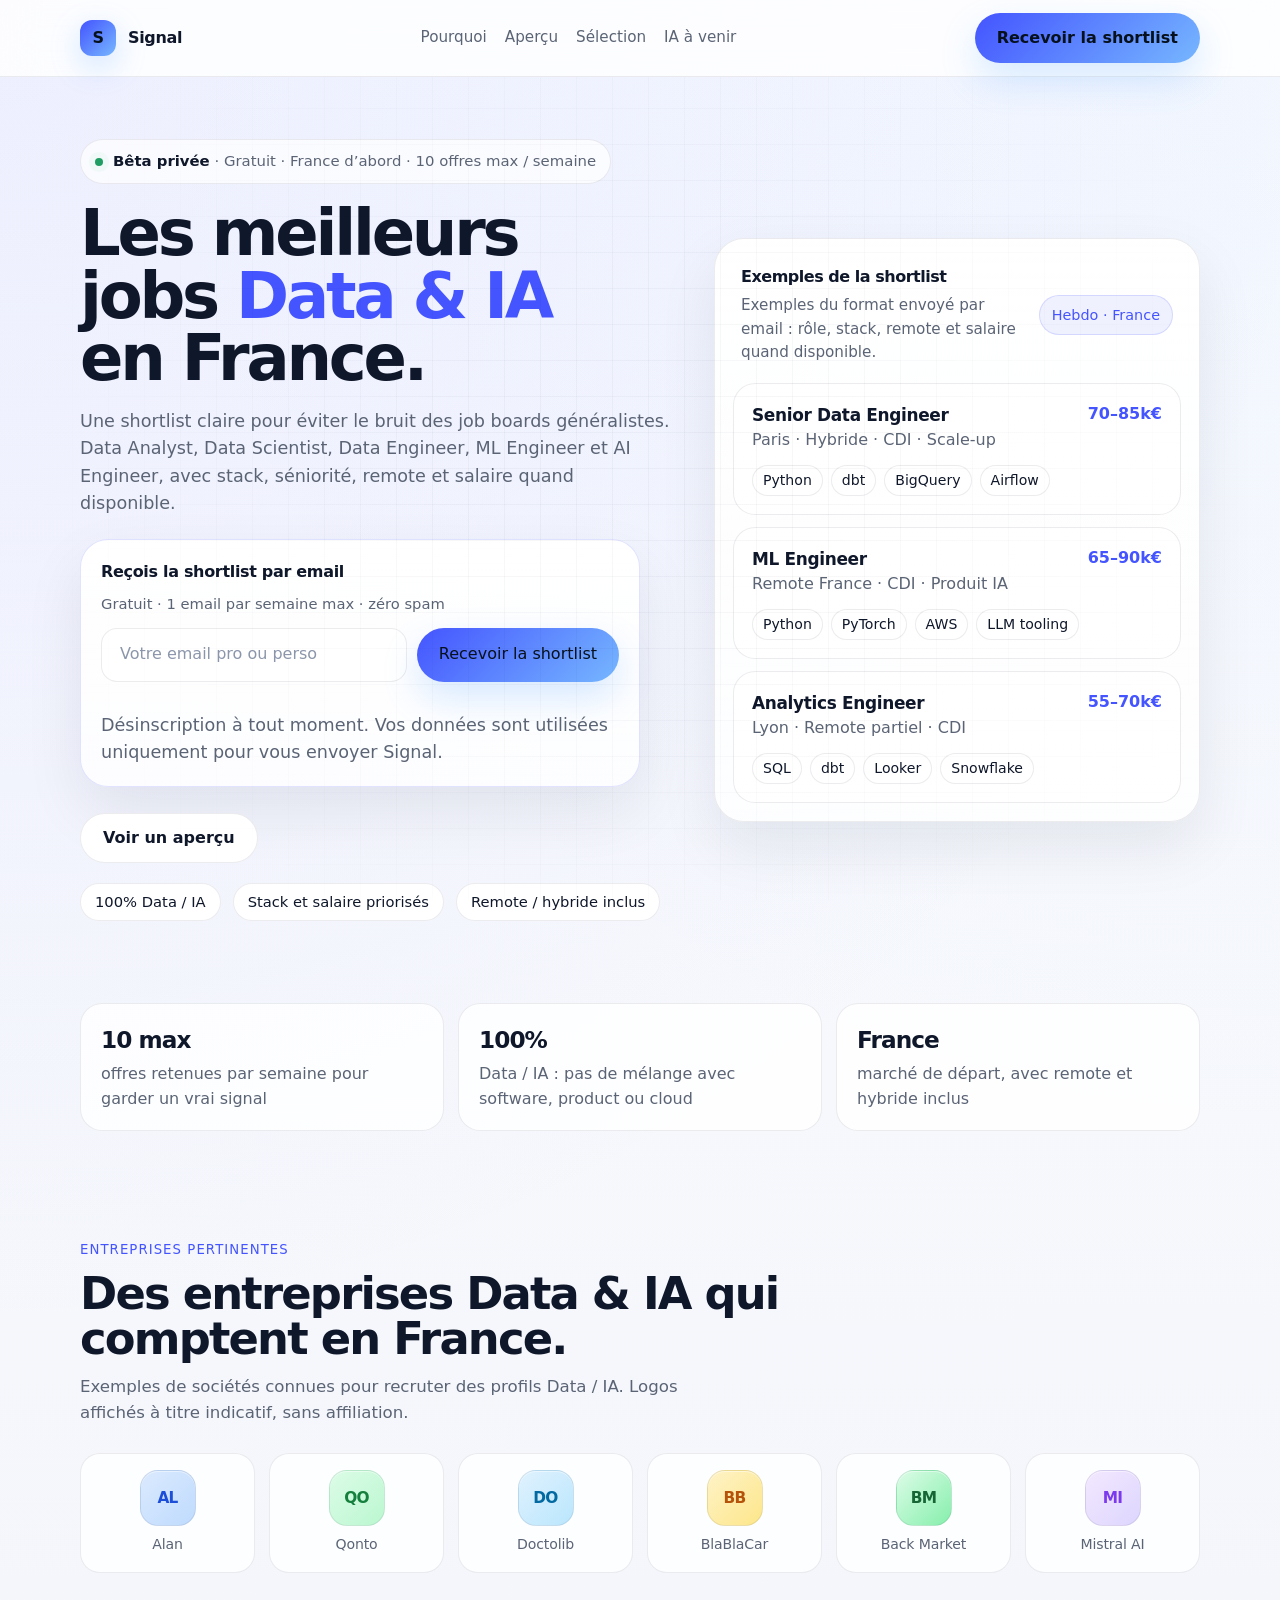
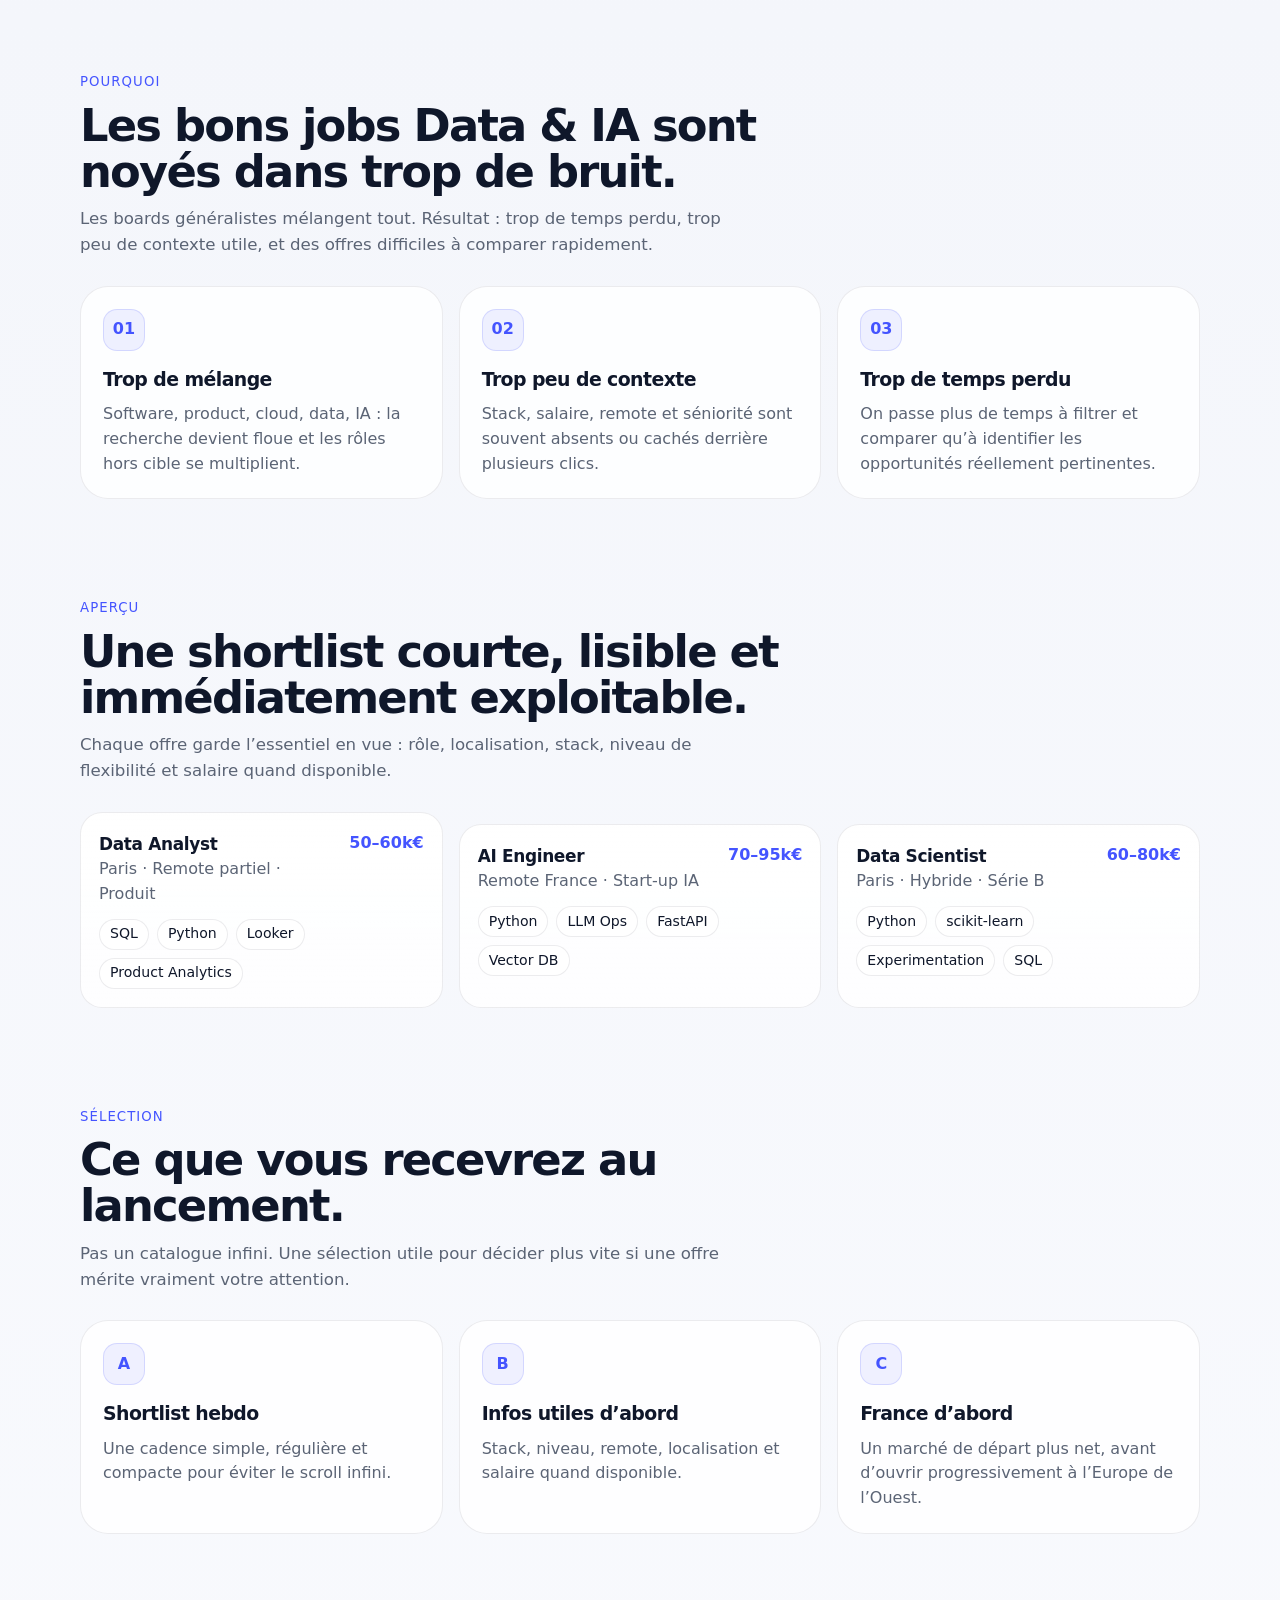
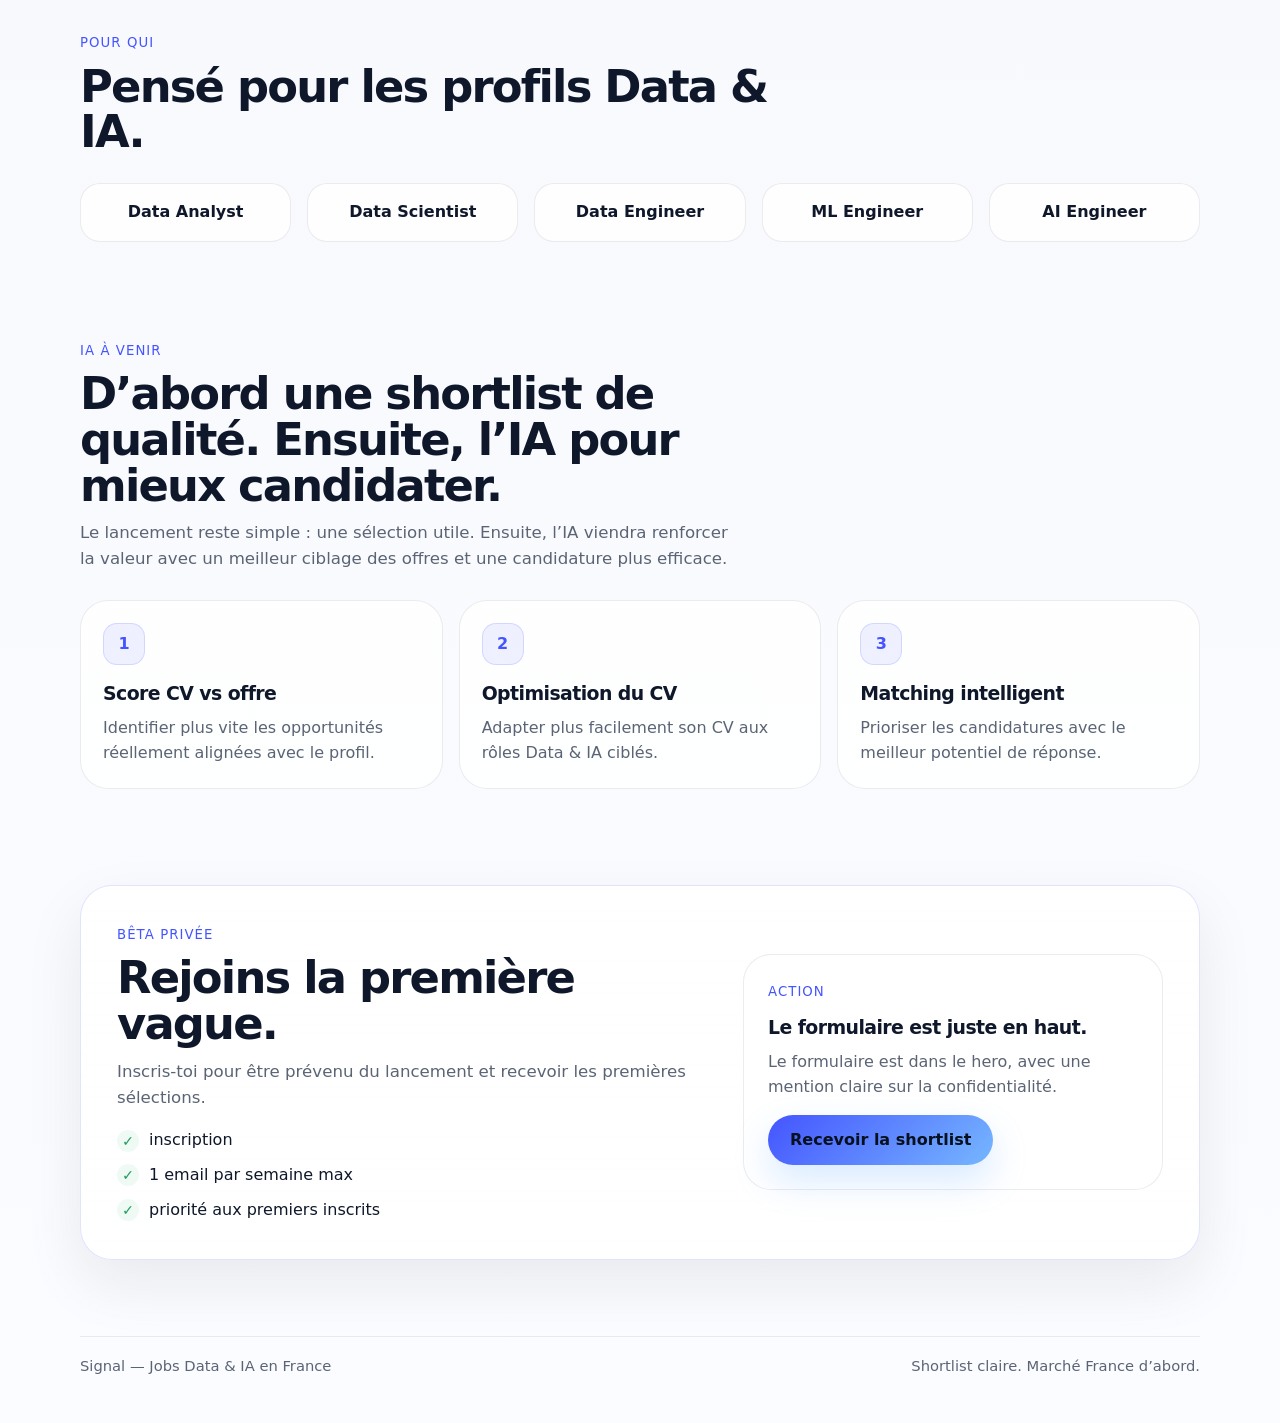
==== index.html @ 07b5914b "Replace broken logos with local brand badges" ====
<!DOCTYPE html>
<html lang="fr">
<head>
  <meta charset="UTF-8" />
  <meta name="viewport" content="width=device-width, initial-scale=1.0" />
  <title>Signal — Jobs Data & IA en France, sans le bruit</title>
  <meta
    name="description"
    content="Recevez une shortlist courte de jobs Data & IA en France : Data Analyst, Data Scientist, Data Engineer, ML Engineer et AI Engineer."
  />
  <meta property="og:title" content="Signal — Jobs Data & IA en France, sans le bruit" />
  <meta
    property="og:description"
    content="Une shortlist claire de rôles Data & IA avec stack, séniorité, remote et salaire quand disponible."
  />
  <meta property="og:type" content="website" />
  <meta name="color-scheme" content="light dark" />
  <meta name="theme-color" media="(prefers-color-scheme: light)" content="#f5f7fb" />
  <meta name="theme-color" media="(prefers-color-scheme: dark)" content="#0b1020" />
  <script defer data-domain="demba09.github.io" src="https://plausible.io/js/script.js"></script>
  <style>
  :root {
    color-scheme: light dark;
    --max: 1120px;
    --radius: 28px;
    --bg: #f5f7fb;
    --bg-alt: #edf1f9;
    --surface: rgba(255, 255, 255, 0.82);
    --surface-strong: rgba(255, 255, 255, 0.96);
    --surface-soft: rgba(255, 255, 255, 0.72);
    --text: #0f172a;
    --muted: #5b6475;
    --line: rgba(15, 23, 42, 0.08);
    --line-strong: rgba(68, 84, 255, 0.16);
    --accent: #4454ff;
    --accent-2: #2837dd;
    --accent-soft: rgba(68, 84, 255, 0.08);
    --accent-ink: #07111d;
    --success: #1f9d62;
    --shadow: 0 24px 60px rgba(15, 23, 42, 0.08);
    --glow-1: rgba(68, 84, 255, 0.08);
    --glow-2: rgba(94, 167, 255, 0.06);
    --grid-line: rgba(15, 23, 42, 0.03);
    --page-grad-1: #fbfcff;
    --page-grad-2: #f4f6fb;
    --placeholder: #8c96ab;
  }

  @media (prefers-color-scheme: dark) {
    :root {
      --bg: #0b1020;
      --bg-alt: #0d1326;
      --surface: rgba(255, 255, 255, 0.05);
      --surface-strong: rgba(255, 255, 255, 0.08);
      --surface-soft: rgba(255, 255, 255, 0.04);
      --text: #f5f7fb;
      --muted: #b5bfd4;
      --line: rgba(255, 255, 255, 0.09);
      --line-strong: rgba(94, 167, 255, 0.2);
      --accent-soft: rgba(94, 167, 255, 0.12);
      --accent-ink: #07111d;
      --success: #82d9aa;
      --shadow: 0 24px 60px rgba(0, 0, 0, 0.35);
      --glow-1: rgba(94, 167, 255, 0.16);
      --glow-2: rgba(140, 123, 255, 0.14);
      --grid-line: rgba(255, 255, 255, 0.03);
      --page-grad-1: #0b1020;
      --page-grad-2: #0d1326;
      --placeholder: #8c96ab;
    }
  }

  * { box-sizing: border-box; }
  html { scroll-behavior: smooth; }
  body {
    margin: 0;
    font-family: Inter, ui-sans-serif, system-ui, -apple-system, BlinkMacSystemFont, "Segoe UI", sans-serif;
    background:
      radial-gradient(circle at top left, var(--glow-1), transparent 28%),
      radial-gradient(circle at top right, var(--glow-2), transparent 24%),
      linear-gradient(180deg, var(--page-grad-1) 0%, var(--page-grad-2) 35%, var(--page-grad-1) 100%);
    color: var(--text);
    line-height: 1.55;
    -webkit-font-smoothing: antialiased;
    text-rendering: optimizeLegibility;
  }

  body::before {
    content: "";
    position: fixed;
    inset: 0;
    pointer-events: none;
    background-image: linear-gradient(var(--grid-line) 1px, transparent 1px), linear-gradient(90deg, var(--grid-line) 1px, transparent 1px);
    background-size: 36px 36px;
    mask-image: radial-gradient(circle at center, black 25%, transparent 80%);
  }

  a { color: inherit; text-decoration: none; }
  img { max-width: 100%; display: block; }
  .container {
    width: min(calc(100% - 96px), var(--max));
    margin: 0 auto;
  }

  .site-header {
    position: sticky;
    top: 0;
    z-index: 20;
    backdrop-filter: blur(18px);
    background: var(--surface);
    border-bottom: 1px solid var(--line);
  }

  .header-inner {
    min-height: 76px;
    display: flex;
    align-items: center;
    justify-content: space-between;
    gap: 24px;
  }

  .brand {
    display: flex;
    align-items: center;
    gap: 12px;
    font-weight: 700;
    letter-spacing: -0.02em;
  }

  .brand-mark {
    width: 36px;
    height: 36px;
    border-radius: 12px;
    display: grid;
    place-items: center;
    background: linear-gradient(135deg, var(--accent), #76b7ff);
    color: var(--accent-ink);
    box-shadow: 0 10px 30px rgba(94, 167, 255, 0.28);
    font-weight: 800;
  }

  .nav {
    display: flex;
    align-items: center;
    gap: 18px;
    color: var(--muted);
    font-size: 0.95rem;
  }

  .nav a:hover { color: var(--text); }

  .btn,
  button,
  input[type="submit"] {
    border: 0;
    border-radius: 999px;
    cursor: pointer;
    font: inherit;
    transition: transform 0.18s ease, box-shadow 0.18s ease, opacity 0.18s ease, background 0.18s ease;
  }

  .btn:hover,
  button:hover,
  input[type="submit"]:hover {
    transform: translateY(-1px);
  }

  .btn-primary {
    display: inline-flex;
    align-items: center;
    justify-content: center;
    gap: 10px;
    min-height: 50px;
    padding: 0 22px;
    background: linear-gradient(135deg, var(--accent), #76b7ff);
    color: var(--accent-ink);
    font-weight: 700;
    box-shadow: 0 16px 36px rgba(94, 167, 255, 0.24);
  }

  .btn-secondary {
    display: inline-flex;
    align-items: center;
    justify-content: center;
    min-height: 50px;
    padding: 0 22px;
    border: 1px solid var(--line);
    background: var(--surface-strong);
    color: var(--text);
    font-weight: 600;
  }

  .hero {
    padding: 62px 0 28px;
  }

  .hero-grid {
    display: grid;
    grid-template-columns: minmax(0, 1.1fr) minmax(360px, 0.9fr);
    gap: 40px;
    align-items: center;
  }

  .eyebrow {
    display: inline-flex;
    align-items: center;
    gap: 10px;
    padding: 10px 14px;
    border: 1px solid var(--line);
    border-radius: 999px;
    color: var(--muted);
    background: var(--surface-soft);
    font-size: 0.93rem;
    margin-bottom: 18px;
  }

  .eyebrow strong { color: var(--text); }

  h1, h2, h3, p { margin: 0; }

  h1 {
    font-size: clamp(2.4rem, 5vw, 4.35rem);
    line-height: 0.98;
    letter-spacing: -0.05em;
    max-width: 12ch;
  }

  .hero-copy p {
    margin-top: 18px;
    color: var(--muted);
    font-size: 1.1rem;
    max-width: 58ch;
  }

  .highlight { color: var(--accent); }

  .hero-actions {
    display: flex;
    flex-wrap: wrap;
    gap: 12px;
    margin-top: 26px;
  }

  .hero-form {
    display: grid;
    gap: 12px;
    margin-top: 22px;
    padding: 20px;
    border-radius: 28px;
    border: 1px solid var(--line-strong);
    background: linear-gradient(180deg, var(--surface-strong), var(--surface));
    box-shadow: var(--shadow);
    max-width: 560px;
  }

  .hero-form-head {
    display: flex;
    flex-wrap: wrap;
    align-items: baseline;
    justify-content: space-between;
    gap: 8px 12px;
  }

  .hero-form-head strong {
    font-size: 1rem;
    letter-spacing: -0.02em;
  }

  .hero-form-head span {
    color: var(--muted);
    font-size: 0.92rem;
  }

  .bullet-row,
  .metric-row {
    display: flex;
    flex-wrap: wrap;
    gap: 12px;
    margin-top: 20px;
  }

  .pill {
    display: inline-flex;
    align-items: center;
    gap: 8px;
    min-height: 38px;
    padding: 0 14px;
    border-radius: 999px;
    border: 1px solid var(--line);
    background: var(--surface-strong);
    color: var(--text);
    font-size: 0.92rem;
  }

  .dot {
    width: 8px;
    height: 8px;
    border-radius: 50%;
    background: var(--success);
    box-shadow: 0 0 0 6px rgba(130, 217, 170, 0.08);
  }

  .preview-shell {
    border: 1px solid var(--line);
    border-radius: 30px;
    padding: 18px;
    background: linear-gradient(180deg, var(--surface-strong), var(--surface));
    box-shadow: var(--shadow);
    overflow: hidden;
  }

  .preview-top {
    display: flex;
    align-items: center;
    justify-content: space-between;
    gap: 16px;
    margin-bottom: 18px;
    padding: 8px 8px 0;
  }

  .preview-title {
    font-weight: 700;
    letter-spacing: -0.03em;
  }

  .preview-subtitle {
    color: var(--muted);
    font-size: 0.95rem;
    margin-top: 4px;
  }

  .small-badge {
    display: inline-flex;
    align-items: center;
    gap: 8px;
    padding: 8px 12px;
    border-radius: 999px;
    background: var(--accent-soft);
    color: var(--accent);
    border: 1px solid var(--line-strong);
    font-size: 0.9rem;
    white-space: nowrap;
  }

  .job-card {
    border-radius: 22px;
    border: 1px solid var(--line);
    background: linear-gradient(180deg, var(--surface-strong), var(--surface));
    padding: 18px;
  }

  .job-card + .job-card { margin-top: 12px; }

  .job-top {
    display: flex;
    align-items: flex-start;
    justify-content: space-between;
    gap: 18px;
    margin-bottom: 12px;
  }

  .job-role {
    font-size: 1.06rem;
    font-weight: 700;
    letter-spacing: -0.02em;
  }

  .job-meta,
  .section-lead,
  .muted { color: var(--muted); }

  .job-salary {
    font-weight: 800;
    color: var(--accent);
    white-space: nowrap;
  }

  .tags {
    display: flex;
    flex-wrap: wrap;
    gap: 8px;
    margin-top: 12px;
  }

  .tag {
    display: inline-flex;
    align-items: center;
    min-height: 31px;
    padding: 0 10px;
    border-radius: 999px;
    border: 1px solid var(--line);
    background: var(--surface-strong);
    color: var(--text);
    font-size: 0.88rem;
  }

  .section { padding: 48px 0; }

  .section-head {
    max-width: 720px;
    margin-bottom: 28px;
  }

  h2 {
    font-size: clamp(1.8rem, 3.8vw, 2.8rem);
    line-height: 1.02;
    letter-spacing: -0.04em;
    margin-bottom: 12px;
  }

  .section-lead {
    font-size: 1.04rem;
    max-width: 62ch;
  }

  .grid-3,
  .grid-2,
  .audience-grid {
    display: grid;
    gap: 16px;
  }

  .grid-3 { grid-template-columns: repeat(3, minmax(0, 1fr)); }
  .grid-2 { grid-template-columns: repeat(2, minmax(0, 1fr)); }
  .audience-grid { grid-template-columns: repeat(5, minmax(0, 1fr)); }

  .card {
    border-radius: var(--radius);
    border: 1px solid var(--line);
    background: var(--surface);
    padding: 22px;
    box-shadow: inset 0 1px 0 rgba(255,255,255,0.03);
  }

  .card h3 {
    font-size: 1.18rem;
    letter-spacing: -0.03em;
    margin-bottom: 8px;
  }

  .kicker {
    display: inline-block;
    margin-bottom: 10px;
    font-size: 0.83rem;
    letter-spacing: 0.08em;
    text-transform: uppercase;
    color: var(--accent);
  }

  .icon {
    width: 42px;
    height: 42px;
    display: grid;
    place-items: center;
    border-radius: 14px;
    background: var(--accent-soft);
    border: 1px solid var(--line-strong);
    margin-bottom: 14px;
    color: var(--accent);
    font-weight: 700;
  }

  .stat-strip {
    display: grid;
    grid-template-columns: repeat(3, minmax(0, 1fr));
    gap: 14px;
    margin-top: 6px;
  }

  .stat {
    padding: 18px 20px;
    border-radius: 22px;
    border: 1px solid var(--line);
    background: var(--surface);
  }

  .stat strong {
    display: block;
    font-size: 1.45rem;
    letter-spacing: -0.04em;
    margin-bottom: 4px;
  }

  .company-strip {
    margin-top: 10px;
  }

  .company-grid {
    display: grid;
    grid-template-columns: repeat(6, minmax(0, 1fr));
    gap: 14px;
    margin-top: 6px;
  }

  .company-card {
    display: grid;
    gap: 8px;
    justify-items: center;
    text-align: center;
    padding: 16px 14px;
    border-radius: 20px;
    border: 1px solid var(--line);
    background: var(--surface);
    min-height: 108px;
  }

  .company-mark {
    width: 56px;
    height: 56px;
    border-radius: 18px;
    display: grid;
    place-items: center;
    font-size: 0.96rem;
    font-weight: 800;
    letter-spacing: -0.05em;
    color: #0f172a;
    border: 1px solid rgba(15, 23, 42, 0.08);
    box-shadow: inset 0 1px 0 rgba(255, 255, 255, 0.45);
  }

  .company-mark-alan { background: linear-gradient(135deg, #dbeafe, #bfdbfe); color: #1d4ed8; }
  .company-mark-qonto { background: linear-gradient(135deg, #dcfce7, #bbf7d0); color: #15803d; }
  .company-mark-doctolib { background: linear-gradient(135deg, #e0f2fe, #bae6fd); color: #0369a1; }
  .company-mark-blablacar { background: linear-gradient(135deg, #fef3c7, #fde68a); color: #b45309; }
  .company-mark-backmarket { background: linear-gradient(135deg, #dcfce7, #86efac); color: #166534; }
  .company-mark-mistral { background: linear-gradient(135deg, #f3e8ff, #ddd6fe); color: #7c3aed; }

  .company-card span {
    font-size: 0.88rem;
    color: var(--muted);
    letter-spacing: -0.01em;
  }

  .audience-card {
    text-align: center;
    padding: 16px;
    border-radius: 20px;
    border: 1px solid var(--line);
    background: var(--surface);
    color: var(--text);
    font-weight: 600;
  }

  .waitlist {
    padding: 36px;
    border-radius: 32px;
    border: 1px solid var(--line-strong);
    background: linear-gradient(180deg, var(--surface-strong), var(--surface));
    box-shadow: var(--shadow);
  }

  .waitlist-grid {
    display: grid;
    grid-template-columns: minmax(0, 1fr) minmax(320px, 420px);
    gap: 28px;
    align-items: center;
  }

  .waitlist-form {
    display: grid;
    gap: 12px;
  }

  .form-row {
    display: flex;
    gap: 10px;
  }

  input[type="email"] {
    flex: 1;
    min-height: 54px;
    padding: 0 18px;
    border-radius: 16px;
    border: 1px solid var(--line);
    background: var(--surface-strong);
    color: var(--text);
    font: inherit;
    outline: none;
  }

  input[type="email"]::placeholder { color: var(--placeholder); }
  input[type="email"]:focus {
    border-color: rgba(94, 167, 255, 0.55);
    box-shadow: 0 0 0 4px rgba(94, 167, 255, 0.12);
  }

  .waitlist-note {
    color: var(--muted);
    font-size: 0.92rem;
  }

  .waitlist-note a {
    color: var(--accent);
    text-decoration: underline;
    text-underline-offset: 2px;
  }

  .inline-list {
    display: grid;
    gap: 10px;
    color: var(--text);
  }

  .inline-list span {
    display: flex;
    align-items: center;
    gap: 10px;
  }

  .inline-list .check {
    width: 22px;
    height: 22px;
    border-radius: 50%;
    display: grid;
    place-items: center;
    background: rgba(130, 217, 170, 0.12);
    color: var(--success);
    font-size: 0.9rem;
    flex: 0 0 auto;
  }

  .site-footer {
    padding: 28px 0 46px;
    color: var(--muted);
    font-size: 0.92rem;
  }

  .footer-inner {
    display: flex;
    justify-content: space-between;
    gap: 18px;
    border-top: 1px solid var(--line);
    padding-top: 18px;
  }

  .mobile-sticky-cta {
    display: none;
  }

  @media (max-width: 1080px) {
    .hero-grid,
    .waitlist-grid,
    .grid-3,
    .audience-grid,
    .grid-2,
    .stat-strip {
      grid-template-columns: 1fr;
    }

    .hero { padding-top: 52px; }
    h1 { max-width: 14ch; }
    .company-grid { grid-template-columns: repeat(3, minmax(0, 1fr)); }
  }

  @media (max-width: 760px) {
    body { padding-bottom: 96px; }
    .container { width: min(calc(100% - 24px), var(--max)); }
    .nav { display: none; }
    .header-inner { min-height: 68px; }
    .hero-actions,
    .form-row { flex-direction: column; }
    .btn-primary,
    .btn-secondary,
    input[type="submit"] { width: 100%; }
    .waitlist,
    .preview-shell,
    .card,
    .job-card { border-radius: 22px; }
    .section { padding: 34px 0; }
    .hero { padding-top: 40px; }
    .hero-grid { gap: 22px; }
    .hero-form {
      padding: 16px;
      margin-top: 18px;
    }
    .hero-form-head {
      flex-direction: column;
      align-items: flex-start;
    }
    .company-grid { grid-template-columns: repeat(2, minmax(0, 1fr)); }
    .mobile-sticky-cta {
      position: fixed;
      left: 12px;
      right: 12px;
      bottom: 12px;
      z-index: 30;
      display: flex;
      align-items: center;
      justify-content: space-between;
      gap: 12px;
      padding: 12px 14px;
      border-radius: 20px;
      border: 1px solid var(--line-strong);
      background: var(--surface-strong);
      backdrop-filter: blur(18px);
      box-shadow: var(--shadow);
    }
    .mobile-sticky-copy {
      display: grid;
      gap: 2px;
      min-width: 0;
    }
    .mobile-sticky-copy strong {
      font-size: 0.98rem;
      letter-spacing: -0.02em;
    }
    .mobile-sticky-copy span {
      font-size: 0.84rem;
      color: var(--muted);
    }
    .mobile-sticky-btn {
      min-height: 44px;
      padding: 0 16px;
      white-space: nowrap;
      flex: 0 0 auto;
    }
  }
</style>
</head>
<body>
  <header class="site-header">
    <div class="container header-inner">
      <a class="brand" href="#top" aria-label="Signal accueil">
        <span class="brand-mark">S</span>
        <span>Signal</span>
      </a>
      <nav class="nav" aria-label="Navigation principale">
        <a href="#why">Pourquoi</a>
        <a href="#preview">Aperçu</a>
        <a href="#how">Sélection</a>
        <a href="#ia">IA à venir</a>
      </nav>
      <a class="btn btn-primary" href="#waitlist-form" data-track-event="Waitlist CTA Click" data-track-location="header">Recevoir la shortlist</a>
    </div>
  </header>

  <main id="top">
    <section class="hero">
      <div class="container hero-grid">
        <div class="hero-copy">
          <div class="eyebrow">
            <span class="dot" aria-hidden="true"></span>
            <span><strong>Bêta privée</strong> · Gratuit · France d’abord · 10 offres max / semaine</span>
          </div>
          <h1>Les meilleurs jobs <span class="highlight">Data & IA</span> en France.</h1>
          <p>
            Une shortlist claire pour éviter le bruit des job boards généralistes.
            Data Analyst, Data Scientist, Data Engineer, ML Engineer et AI Engineer,
            avec stack, séniorité, remote et salaire quand disponible.
          </p>
          <form class="hero-form waitlist-form" id="waitlist-form" action="https://formsubmit.co/demba.fo95@gmail.com" method="POST" data-track-form="waitlist">
            <div class="hero-form-head">
              <strong>Reçois la shortlist par email</strong>
              <span>Gratuit · 1 email par semaine max · zéro spam</span>
            </div>
            <input type="hidden" name="_subject" value="Nouvelle inscription waitlist Signal" />
            <input type="hidden" name="_captcha" value="false" />
            <input type="hidden" name="_template" value="table" />
            <input type="hidden" name="_next" value="https://demba09.github.io/signal-ia-jobs/thanks.html" />
            <div class="form-row">
              <input type="email" name="email" placeholder="Votre email pro ou perso" required aria-label="Votre email" />
              <input class="btn btn-primary" type="submit" value="Recevoir la shortlist" />
            </div>
            <p class="waitlist-note">Désinscription à tout moment. Vos données sont utilisées uniquement pour vous envoyer Signal.</p>
          </form>
          <div class="hero-actions">
            <a class="btn btn-secondary" href="#preview" data-track-event="Preview CTA Click" data-track-location="hero">Voir un aperçu</a>
          </div>
          <div class="bullet-row" aria-label="Points clés">
            <div class="pill">100% Data / IA</div>
            <div class="pill">Stack et salaire priorisés</div>
            <div class="pill">Remote / hybride inclus</div>
          </div>
        </div>

        <aside class="preview-shell" aria-label="Exemples de la shortlist">
          <div class="preview-top">
            <div>
              <div class="preview-title">Exemples de la shortlist</div>
              <div class="preview-subtitle">Exemples du format envoyé par email : rôle, stack, remote et salaire quand disponible.</div>
            </div>
            <div class="small-badge">Hebdo · France</div>
          </div>

          <article class="job-card">
            <div class="job-top">
              <div>
                <div class="job-role">Senior Data Engineer</div>
                <div class="job-meta">Paris · Hybride · CDI · Scale-up</div>
              </div>
              <div class="job-salary">70–85k€</div>
            </div>
            <div class="tags">
              <span class="tag">Python</span>
              <span class="tag">dbt</span>
              <span class="tag">BigQuery</span>
              <span class="tag">Airflow</span>
            </div>
          </article>

          <article class="job-card">
            <div class="job-top">
              <div>
                <div class="job-role">ML Engineer</div>
                <div class="job-meta">Remote France · CDI · Produit IA</div>
              </div>
              <div class="job-salary">65–90k€</div>
            </div>
            <div class="tags">
              <span class="tag">Python</span>
              <span class="tag">PyTorch</span>
              <span class="tag">AWS</span>
              <span class="tag">LLM tooling</span>
            </div>
          </article>

          <article class="job-card">
            <div class="job-top">
              <div>
                <div class="job-role">Analytics Engineer</div>
                <div class="job-meta">Lyon · Remote partiel · CDI</div>
              </div>
              <div class="job-salary">55–70k€</div>
            </div>
            <div class="tags">
              <span class="tag">SQL</span>
              <span class="tag">dbt</span>
              <span class="tag">Looker</span>
              <span class="tag">Snowflake</span>
            </div>
          </article>
        </aside>
      </div>
    </section>

    <section class="section">
      <div class="container stat-strip" aria-label="Résumé du positionnement">
        <div class="stat">
          <strong>10 max</strong>
          <span class="muted">offres retenues par semaine pour garder un vrai signal</span>
        </div>
        <div class="stat">
          <strong>100%</strong>
          <span class="muted">Data / IA : pas de mélange avec software, product ou cloud</span>
        </div>
        <div class="stat">
          <strong>France</strong>
          <span class="muted">marché de départ, avec remote et hybride inclus</span>
        </div>
      </div>
    </section>

    <section class="section">
      <div class="container company-strip">
        <div class="section-head">
          <span class="kicker">Entreprises pertinentes</span>
          <h2>Des entreprises Data & IA qui comptent en France.</h2>
          <p class="section-lead">Exemples de sociétés connues pour recruter des profils Data / IA. Logos affichés à titre indicatif, sans affiliation.</p>
        </div>
        <div class="company-grid" aria-label="Exemples d'entreprises pertinentes">
          <div class="company-card">
            <div class="company-mark company-mark-alan" aria-hidden="true">AL</div>
            <span>Alan</span>
          </div>
          <div class="company-card">
            <div class="company-mark company-mark-qonto" aria-hidden="true">QO</div>
            <span>Qonto</span>
          </div>
          <div class="company-card">
            <div class="company-mark company-mark-doctolib" aria-hidden="true">DO</div>
            <span>Doctolib</span>
          </div>
          <div class="company-card">
            <div class="company-mark company-mark-blablacar" aria-hidden="true">BB</div>
            <span>BlaBlaCar</span>
          </div>
          <div class="company-card">
            <div class="company-mark company-mark-backmarket" aria-hidden="true">BM</div>
            <span>Back Market</span>
          </div>
          <div class="company-card">
            <div class="company-mark company-mark-mistral" aria-hidden="true">MI</div>
            <span>Mistral AI</span>
          </div>
        </div>
      </div>
    </section>

    <section class="section" id="why">
      <div class="container">
        <div class="section-head">
          <span class="kicker">Pourquoi</span>
          <h2>Les bons jobs Data & IA sont noyés dans trop de bruit.</h2>
          <p class="section-lead">
            Les boards généralistes mélangent tout. Résultat : trop de temps perdu,
            trop peu de contexte utile, et des offres difficiles à comparer rapidement.
          </p>
        </div>

        <div class="grid-3">
          <article class="card">
            <div class="icon">01</div>
            <h3>Trop de mélange</h3>
            <p class="muted">
              Software, product, cloud, data, IA : la recherche devient floue et les rôles hors cible se multiplient.
            </p>
          </article>
          <article class="card">
            <div class="icon">02</div>
            <h3>Trop peu de contexte</h3>
            <p class="muted">
              Stack, salaire, remote et séniorité sont souvent absents ou cachés derrière plusieurs clics.
            </p>
          </article>
          <article class="card">
            <div class="icon">03</div>
            <h3>Trop de temps perdu</h3>
            <p class="muted">
              On passe plus de temps à filtrer et comparer qu’à identifier les opportunités réellement pertinentes.
            </p>
          </article>
        </div>
      </div>
    </section>

    <section class="section" id="preview">
      <div class="container">
        <div class="section-head">
          <span class="kicker">Aperçu</span>
          <h2>Une shortlist courte, lisible et immédiatement exploitable.</h2>
          <p class="section-lead">
            Chaque offre garde l’essentiel en vue : rôle, localisation, stack, niveau de flexibilité et salaire quand disponible.
          </p>
        </div>

        <div class="grid-3">
          <article class="job-card">
            <div class="job-top">
              <div>
                <div class="job-role">Data Analyst</div>
                <div class="job-meta">Paris · Remote partiel · Produit</div>
              </div>
              <div class="job-salary">50–60k€</div>
            </div>
            <div class="tags">
              <span class="tag">SQL</span>
              <span class="tag">Python</span>
              <span class="tag">Looker</span>
              <span class="tag">Product Analytics</span>
            </div>
          </article>

          <article class="job-card">
            <div class="job-top">
              <div>
                <div class="job-role">AI Engineer</div>
                <div class="job-meta">Remote France · Start-up IA</div>
              </div>
              <div class="job-salary">70–95k€</div>
            </div>
            <div class="tags">
              <span class="tag">Python</span>
              <span class="tag">LLM Ops</span>
              <span class="tag">FastAPI</span>
              <span class="tag">Vector DB</span>
            </div>
          </article>

          <article class="job-card">
            <div class="job-top">
              <div>
                <div class="job-role">Data Scientist</div>
                <div class="job-meta">Paris · Hybride · Série B</div>
              </div>
              <div class="job-salary">60–80k€</div>
            </div>
            <div class="tags">
              <span class="tag">Python</span>
              <span class="tag">scikit-learn</span>
              <span class="tag">Experimentation</span>
              <span class="tag">SQL</span>
            </div>
          </article>
        </div>
      </div>
    </section>

    <section class="section" id="how">
      <div class="container">
        <div class="section-head">
          <span class="kicker">Sélection</span>
          <h2>Ce que vous recevrez au lancement.</h2>
          <p class="section-lead">
            Pas un catalogue infini. Une sélection utile pour décider plus vite si une offre mérite vraiment votre attention.
          </p>
        </div>

        <div class="grid-3">
          <article class="card">
            <div class="icon">A</div>
            <h3>Shortlist hebdo</h3>
            <p class="muted">Une cadence simple, régulière et compacte pour éviter le scroll infini.</p>
          </article>
          <article class="card">
            <div class="icon">B</div>
            <h3>Infos utiles d’abord</h3>
            <p class="muted">Stack, niveau, remote, localisation et salaire quand disponible.</p>
          </article>
          <article class="card">
            <div class="icon">C</div>
            <h3>France d’abord</h3>
            <p class="muted">Un marché de départ plus net, avant d’ouvrir progressivement à l’Europe de l’Ouest.</p>
          </article>
        </div>
      </div>
    </section>

    <section class="section">
      <div class="container">
        <div class="section-head">
          <span class="kicker">Pour qui</span>
          <h2>Pensé pour les profils Data & IA.</h2>
        </div>
        <div class="audience-grid">
          <div class="audience-card">Data Analyst</div>
          <div class="audience-card">Data Scientist</div>
          <div class="audience-card">Data Engineer</div>
          <div class="audience-card">ML Engineer</div>
          <div class="audience-card">AI Engineer</div>
        </div>
      </div>
    </section>

    <section class="section" id="ia">
      <div class="container">
        <div class="section-head">
          <span class="kicker">IA à venir</span>
          <h2>D’abord une shortlist de qualité. Ensuite, l’IA pour mieux candidater.</h2>
          <p class="section-lead">
            Le lancement reste simple : une sélection utile. Ensuite, l’IA viendra renforcer la valeur avec un meilleur ciblage des offres et une candidature plus efficace.
          </p>
        </div>

        <div class="grid-3">
          <article class="card">
            <div class="icon">1</div>
            <h3>Score CV vs offre</h3>
            <p class="muted">Identifier plus vite les opportunités réellement alignées avec le profil.</p>
          </article>
          <article class="card">
            <div class="icon">2</div>
            <h3>Optimisation du CV</h3>
            <p class="muted">Adapter plus facilement son CV aux rôles Data & IA ciblés.</p>
          </article>
          <article class="card">
            <div class="icon">3</div>
            <h3>Matching intelligent</h3>
            <p class="muted">Prioriser les candidatures avec le meilleur potentiel de réponse.</p>
          </article>
        </div>
      </div>
    </section>

    <section class="section" id="waitlist">
      <div class="container">
        <div class="waitlist">
          <div class="waitlist-grid">
            <div>
              <span class="kicker">Bêta privée</span>
              <h2>Rejoins la première vague.</h2>
              <p class="section-lead">
                Inscris-toi pour être prévenu du lancement et recevoir les premières sélections.
              </p>
              <div class="metric-row inline-list" style="margin-top: 18px;">
                <span><span class="check">✓</span> inscription</span>
                <span><span class="check">✓</span> 1 email par semaine max</span>
                <span><span class="check">✓</span> priorité aux premiers inscrits</span>
              </div>
            </div>

            <div class="card" style="padding: 24px;">
              <div class="kicker">Action</div>
              <h3>Le formulaire est juste en haut.</h3>
              <p class="muted" style="margin-bottom: 16px;">Le formulaire est dans le hero, avec une mention claire sur la confidentialité.</p>
              <a class="btn btn-primary" href="#waitlist-form" data-track-event="Waitlist CTA Click" data-track-location="footer">Recevoir la shortlist</a>
            </div>
          </div>
        </div>
      </div>
    </section>
  </main>

  <div class="mobile-sticky-cta" aria-label="Accès rapide à la waitlist">
    <div class="mobile-sticky-copy">
      <strong>Shortlist</strong>
      <span>1 email par semaine max</span>
    </div>
    <a class="btn btn-primary mobile-sticky-btn" href="#waitlist-form" data-track-event="Waitlist CTA Click" data-track-location="mobile-sticky">Recevoir</a>
  </div>

  <footer class="site-footer">
    <div class="container footer-inner">
      <span>Signal — Jobs Data & IA en France</span>
      <span>Shortlist claire. Marché France d’abord.</span>
    </div>
  </footer>

  <script>
    (function () {
      function track(name, props) {
        if (typeof window.plausible === 'function') {
          window.plausible(name, props ? { props: props } : undefined);
        }
      }

      document.addEventListener('click', function (e) {
        var el = e.target.closest('[data-track-event]');
        if (!el) return;
        track(el.getAttribute('data-track-event'), {
          location: el.getAttribute('data-track-location') || 'unknown'
        });
      });

      var form = document.querySelector('form[data-track-form="waitlist"]');
      if (form) {
        form.addEventListener('submit', function () {
          track('Waitlist Submit');
        });
      }
    })();
  </script>
</body>
</html>
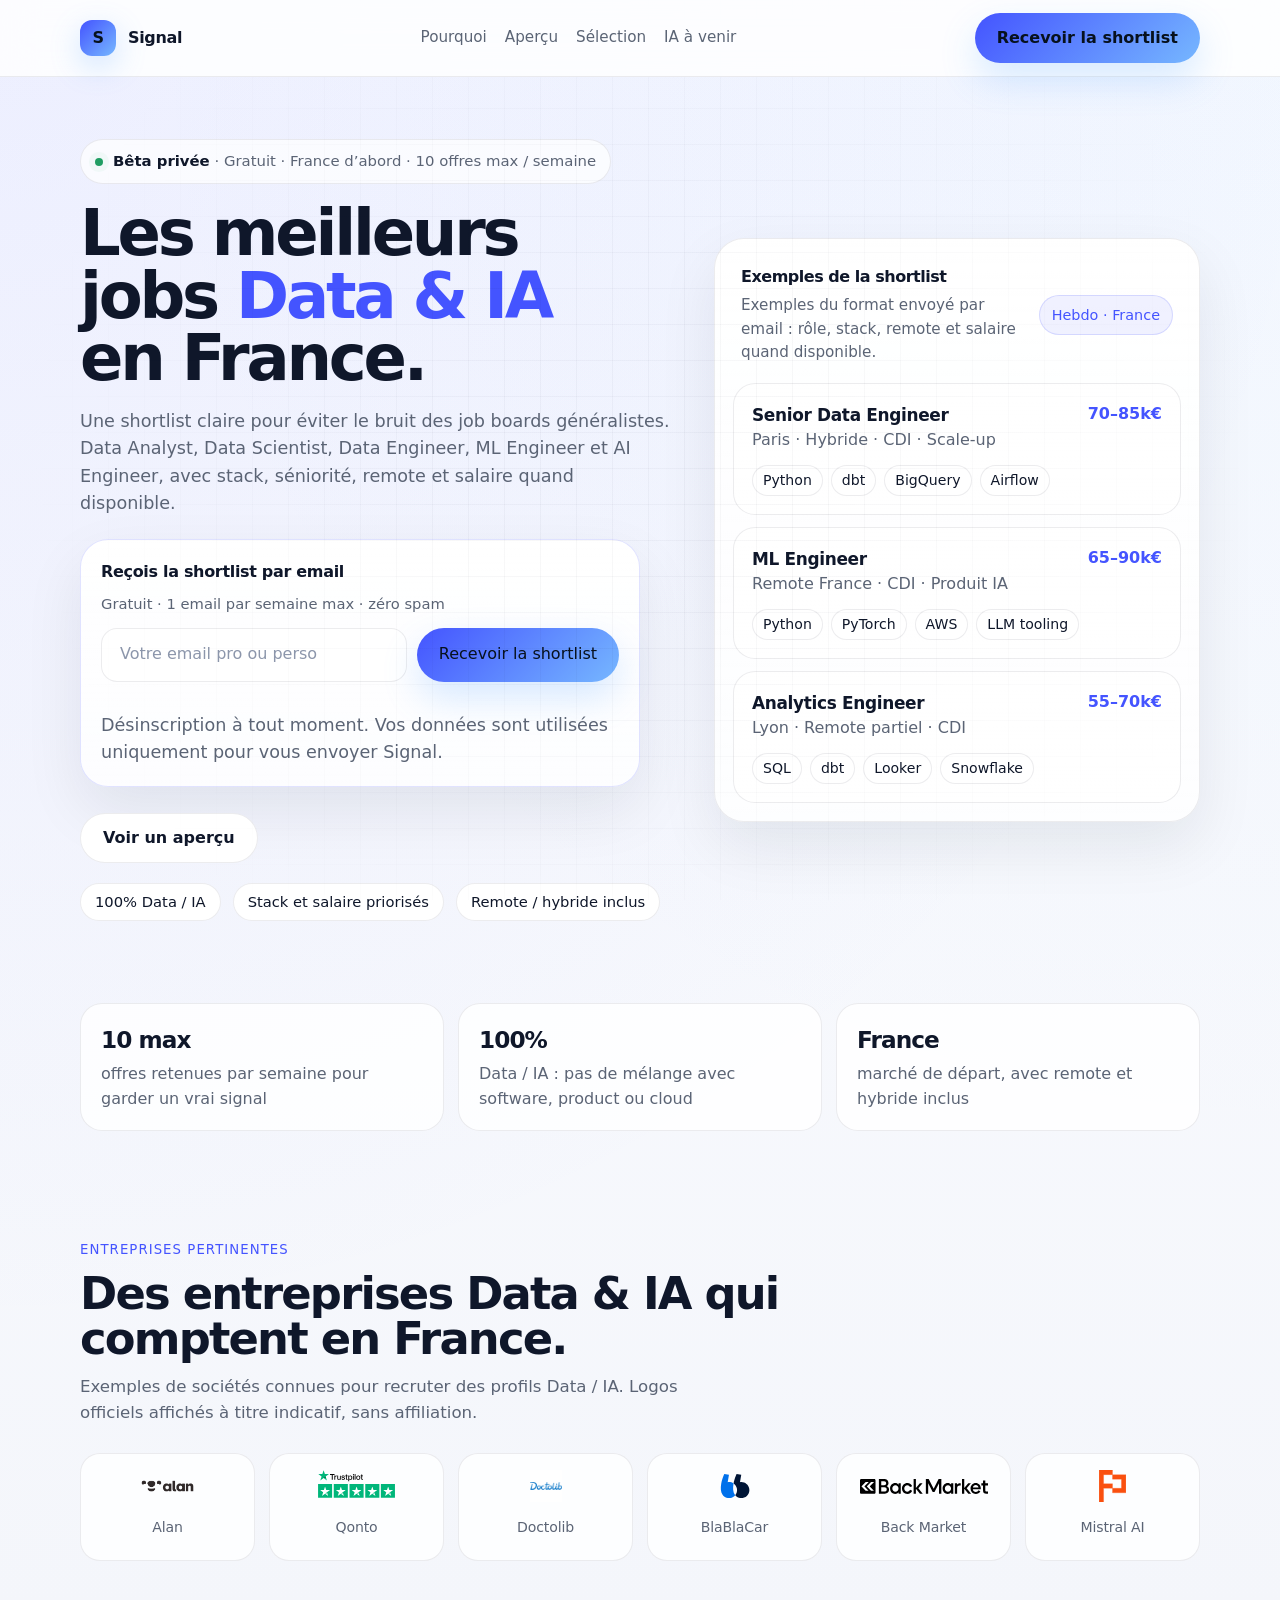
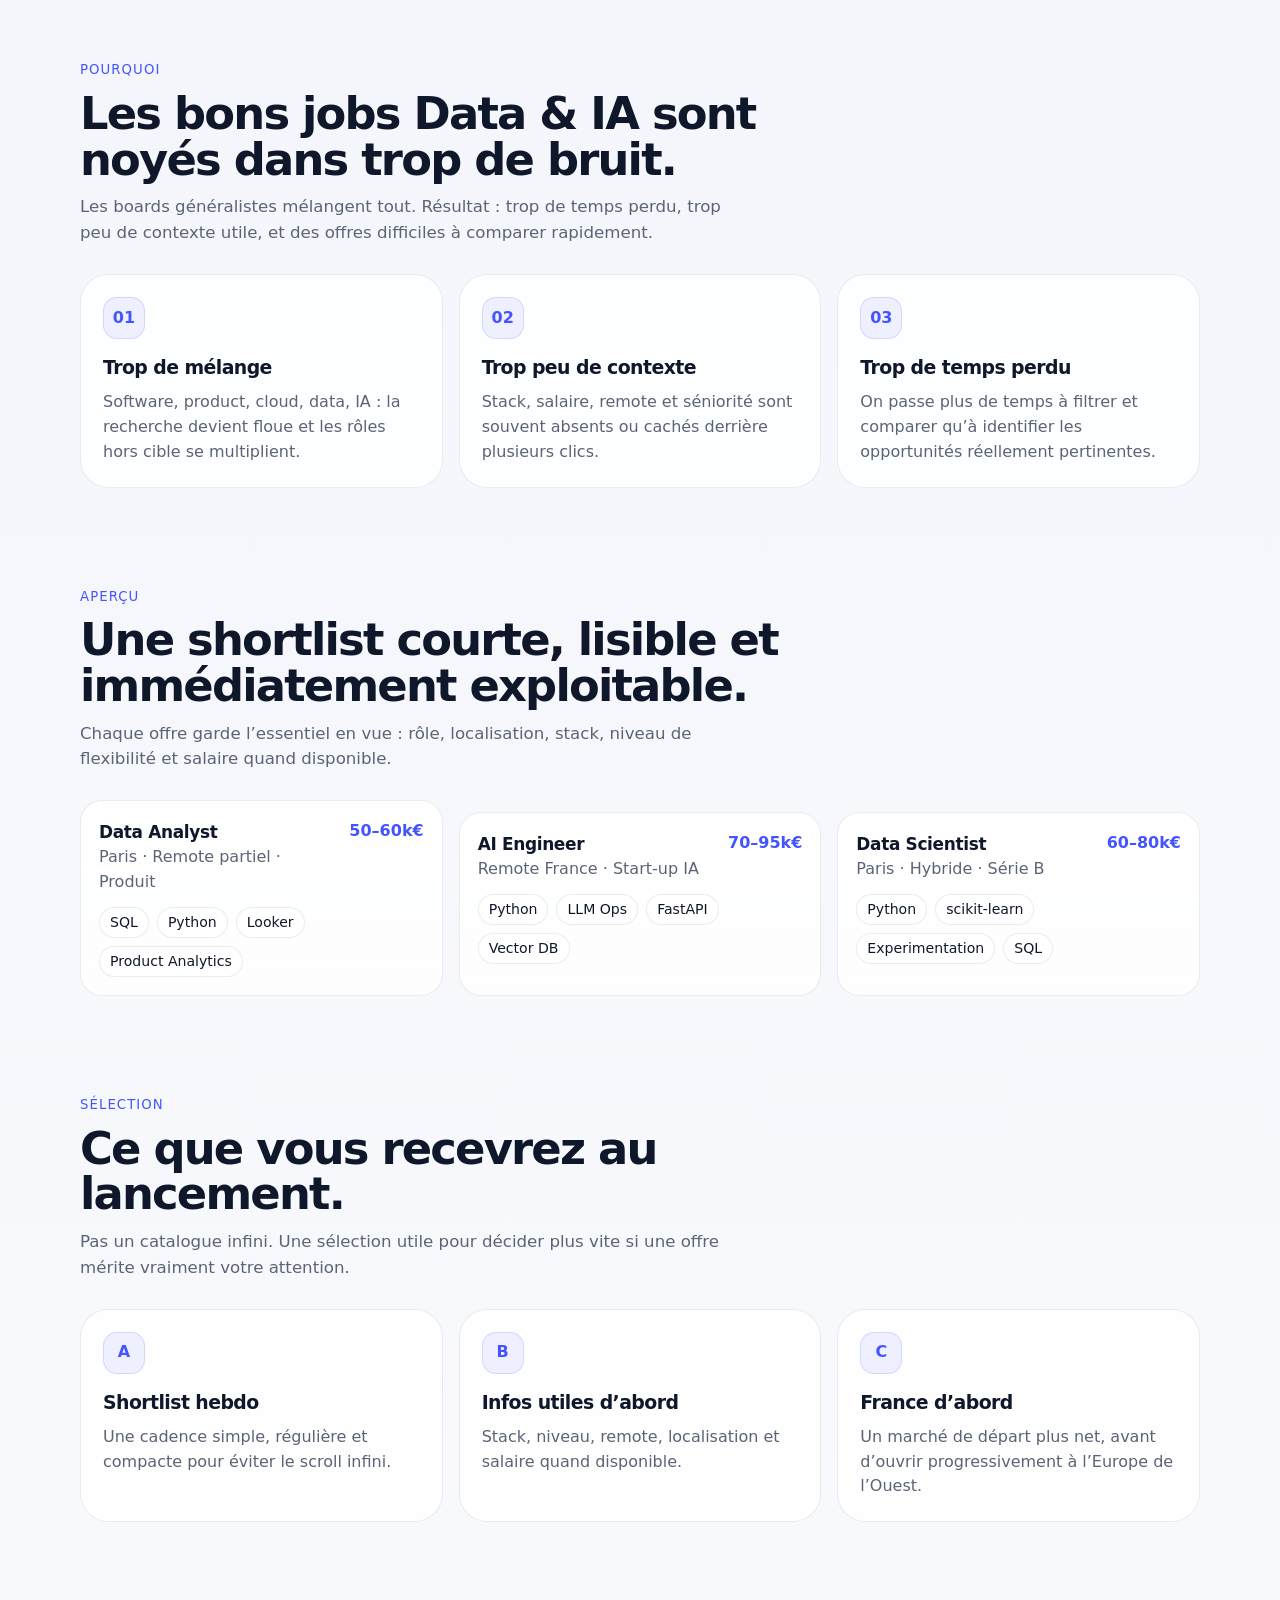
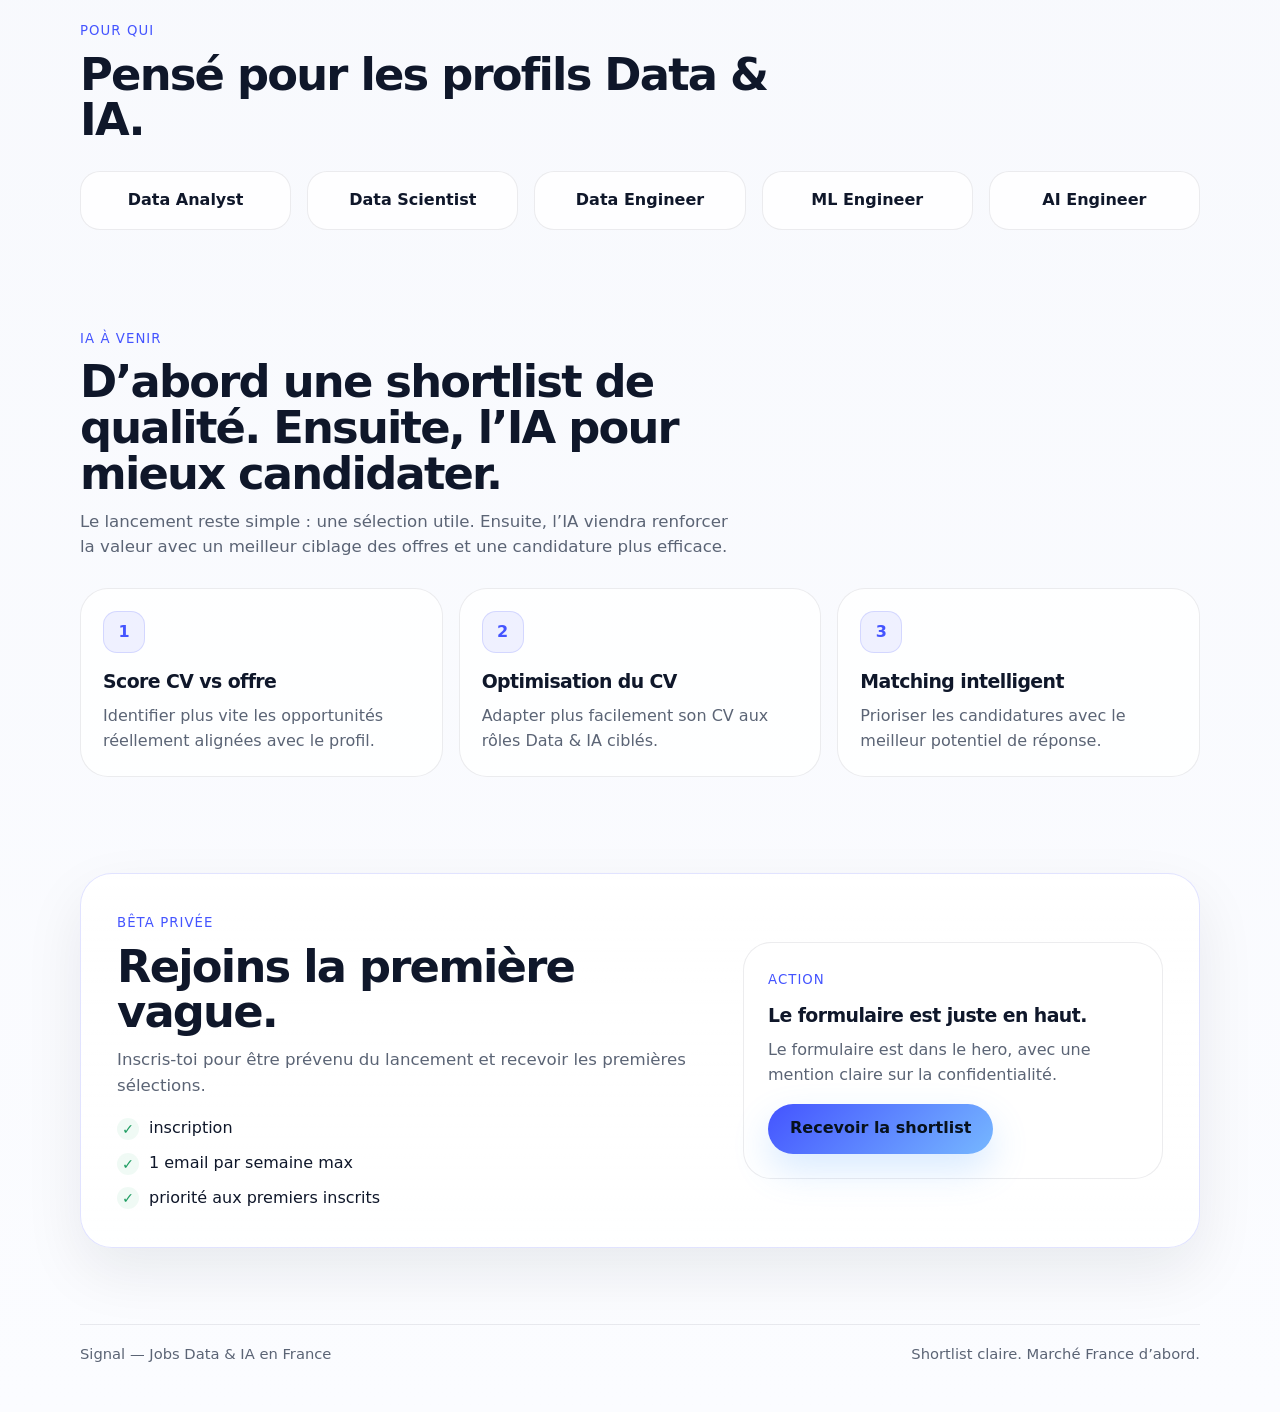
==== commit cb7c497a: "Use real company logos" ====
--- a/index.html
+++ b/index.html
@@ -504,26 +504,14 @@
     min-height: 108px;
   }
 
-  .company-mark {
-    width: 56px;
-    height: 56px;
-    border-radius: 18px;
-    display: grid;
-    place-items: center;
-    font-size: 0.96rem;
-    font-weight: 800;
-    letter-spacing: -0.05em;
-    color: #0f172a;
-    border: 1px solid rgba(15, 23, 42, 0.08);
-    box-shadow: inset 0 1px 0 rgba(255, 255, 255, 0.45);
-  }
-
-  .company-mark-alan { background: linear-gradient(135deg, #dbeafe, #bfdbfe); color: #1d4ed8; }
-  .company-mark-qonto { background: linear-gradient(135deg, #dcfce7, #bbf7d0); color: #15803d; }
-  .company-mark-doctolib { background: linear-gradient(135deg, #e0f2fe, #bae6fd); color: #0369a1; }
-  .company-mark-blablacar { background: linear-gradient(135deg, #fef3c7, #fde68a); color: #b45309; }
-  .company-mark-backmarket { background: linear-gradient(135deg, #dcfce7, #86efac); color: #166534; }
-  .company-mark-mistral { background: linear-gradient(135deg, #f3e8ff, #ddd6fe); color: #7c3aed; }
+  .company-card img {
+    display: block;
+    height: 32px;
+    width: auto;
+    max-width: 128px;
+    object-fit: contain;
+    filter: none;
+  }
 
   .company-card span {
     font-size: 0.88rem;
@@ -855,31 +843,31 @@
         <div class="section-head">
           <span class="kicker">Entreprises pertinentes</span>
           <h2>Des entreprises Data & IA qui comptent en France.</h2>
-          <p class="section-lead">Exemples de sociétés connues pour recruter des profils Data / IA. Logos affichés à titre indicatif, sans affiliation.</p>
+          <p class="section-lead">Exemples de sociétés connues pour recruter des profils Data / IA. Logos officiels affichés à titre indicatif, sans affiliation.</p>
         </div>
         <div class="company-grid" aria-label="Exemples d'entreprises pertinentes">
           <div class="company-card">
-            <div class="company-mark company-mark-alan" aria-hidden="true">AL</div>
+            <img src="assets/company-logos/alan.png" alt="Alan" loading="lazy" decoding="async" />
             <span>Alan</span>
           </div>
           <div class="company-card">
-            <div class="company-mark company-mark-qonto" aria-hidden="true">QO</div>
+            <img src="assets/company-logos/qonto.svg" alt="Qonto" loading="lazy" decoding="async" />
             <span>Qonto</span>
           </div>
           <div class="company-card">
-            <div class="company-mark company-mark-doctolib" aria-hidden="true">DO</div>
+            <img src="assets/company-logos/doctolib.png" alt="Doctolib" loading="lazy" decoding="async" />
             <span>Doctolib</span>
           </div>
           <div class="company-card">
-            <div class="company-mark company-mark-blablacar" aria-hidden="true">BB</div>
+            <img src="assets/company-logos/blablacar.svg" alt="BlaBlaCar" loading="lazy" decoding="async" />
             <span>BlaBlaCar</span>
           </div>
           <div class="company-card">
-            <div class="company-mark company-mark-backmarket" aria-hidden="true">BM</div>
+            <img src="assets/company-logos/backmarket.svg" alt="Back Market" loading="lazy" decoding="async" />
             <span>Back Market</span>
           </div>
           <div class="company-card">
-            <div class="company-mark company-mark-mistral" aria-hidden="true">MI</div>
+            <img src="assets/company-logos/mistral.svg" alt="Mistral AI" loading="lazy" decoding="async" />
             <span>Mistral AI</span>
           </div>
         </div>
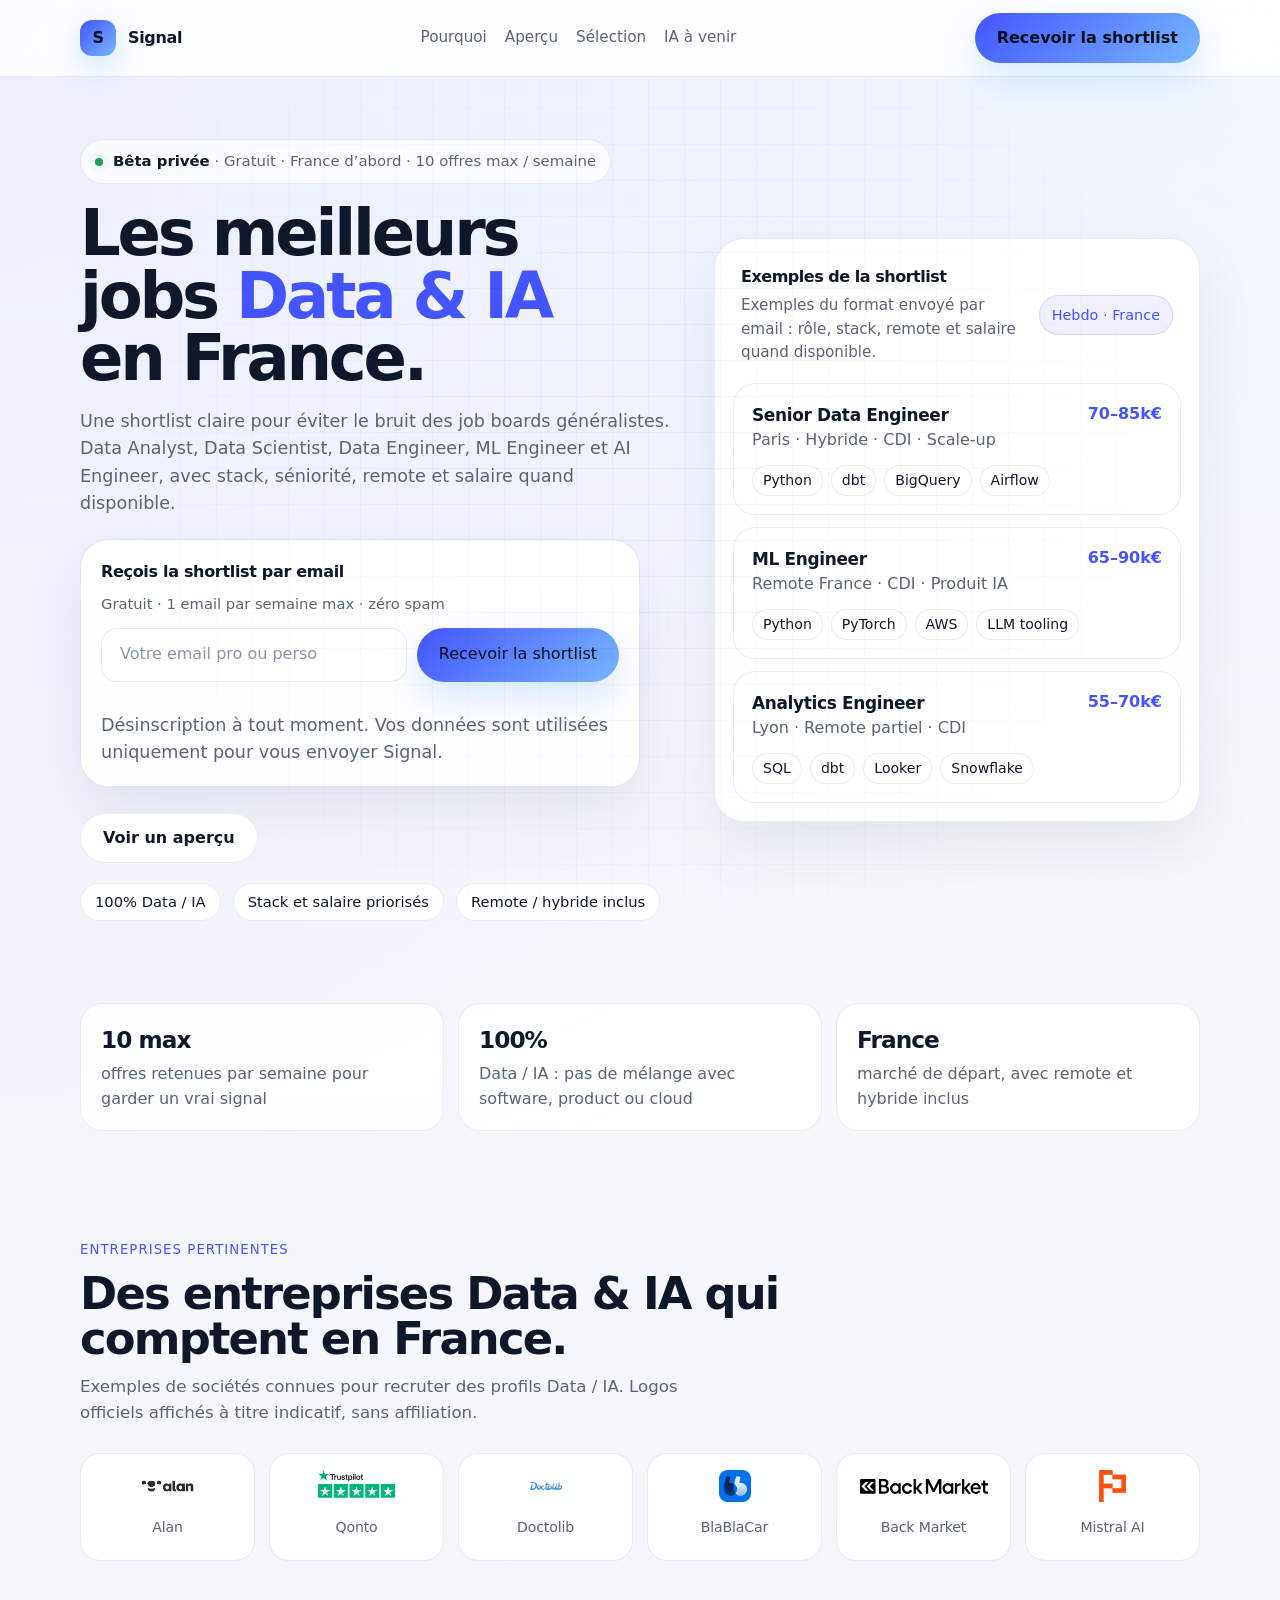
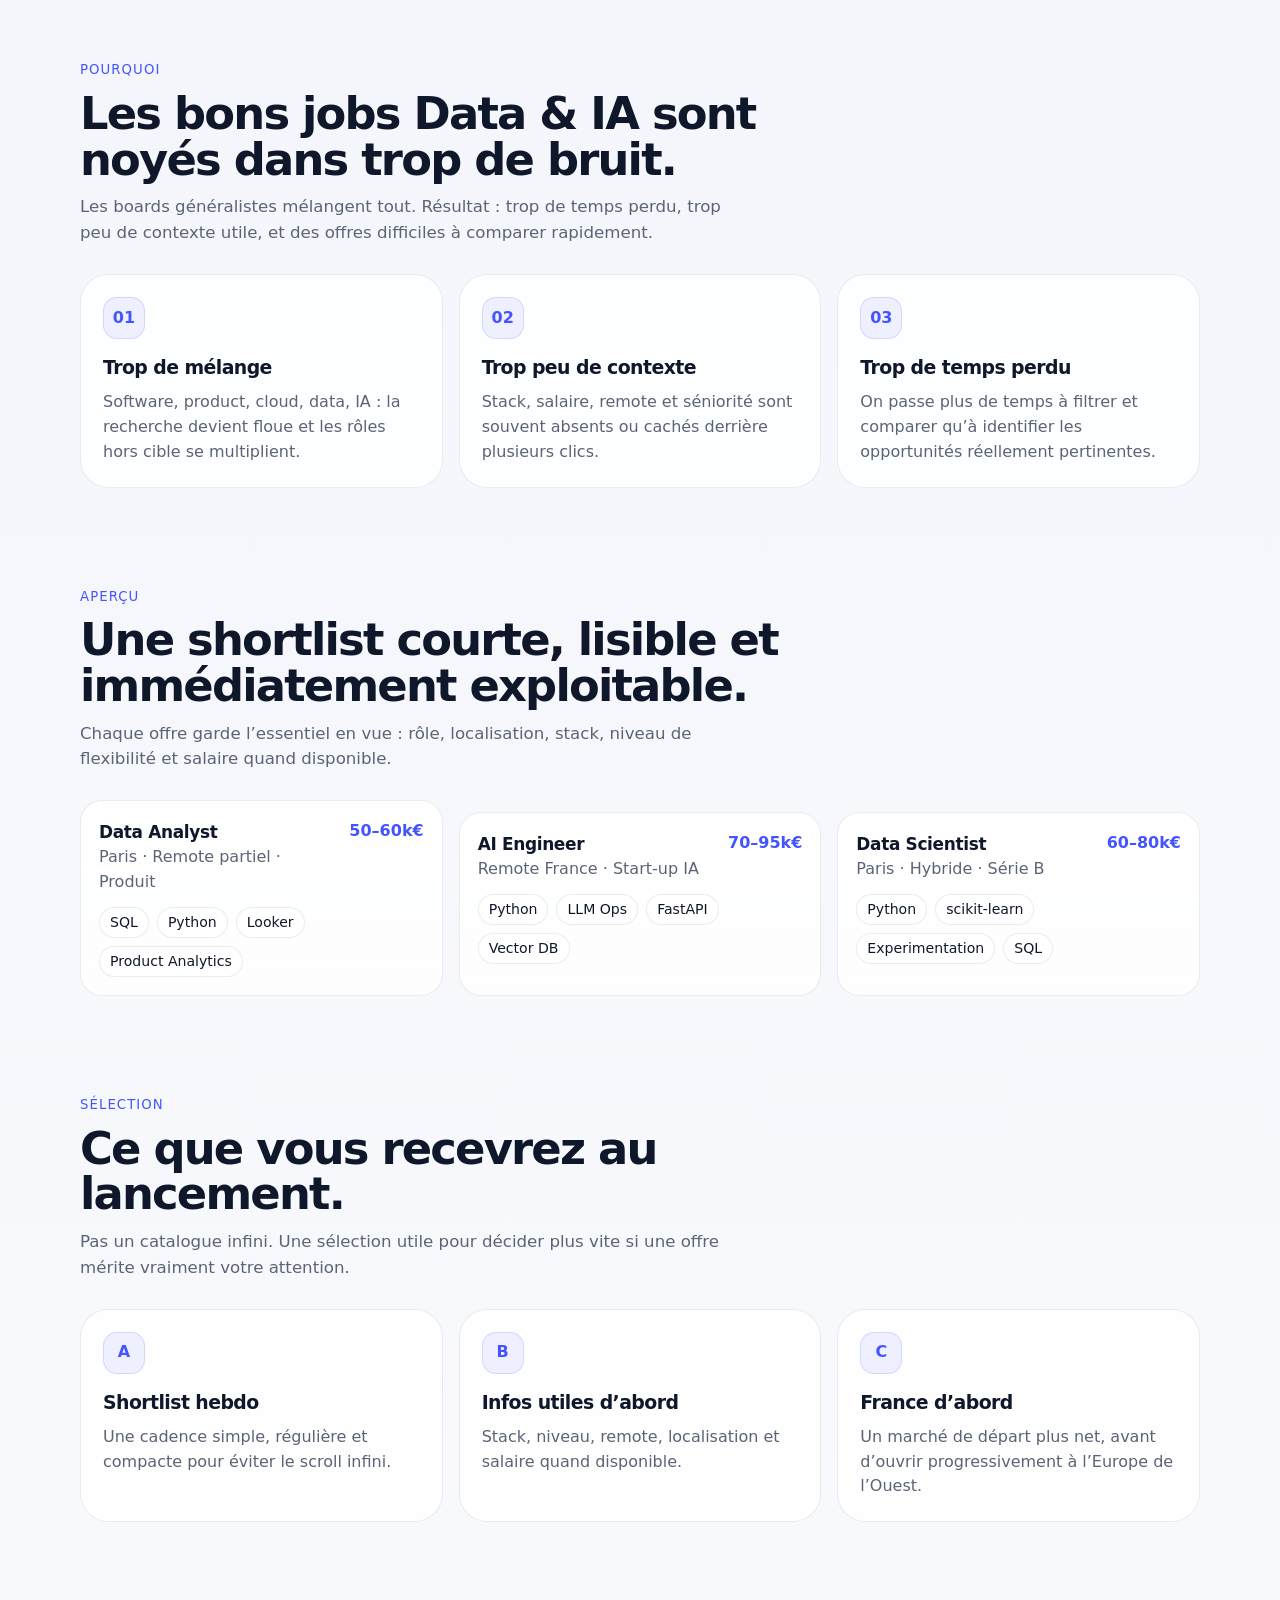
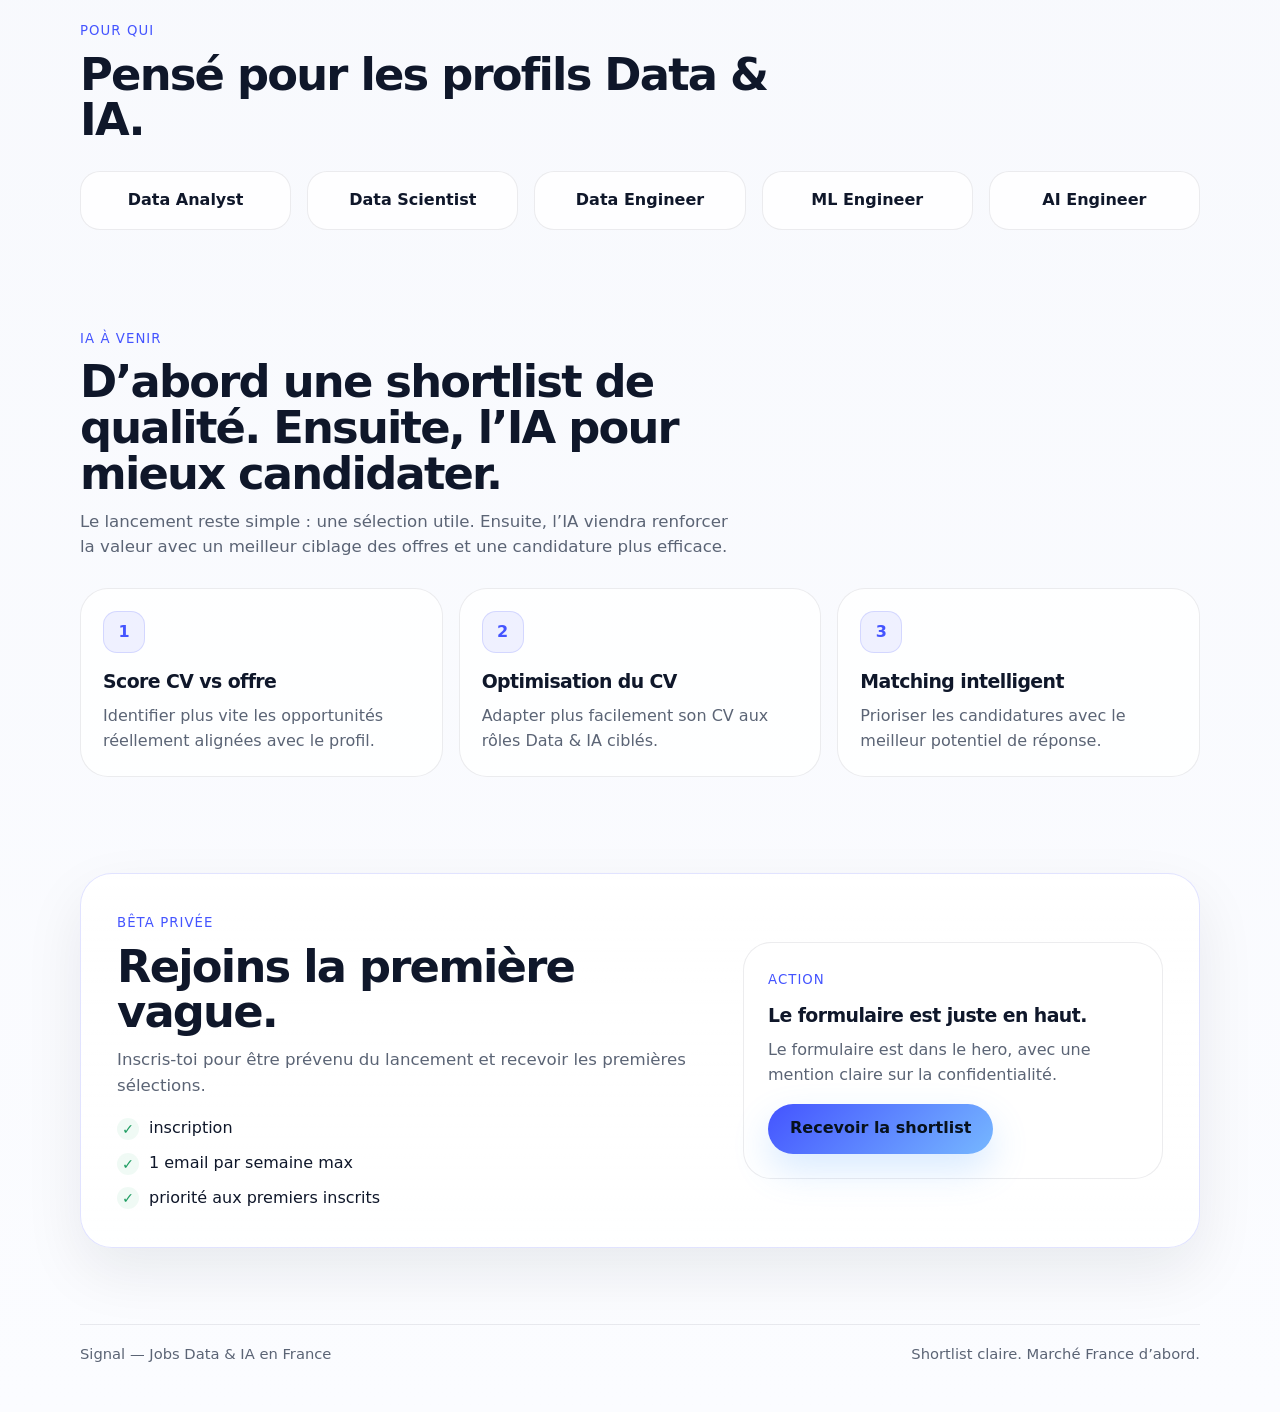
==== commit d7151293: "Use official BlaBlaCar touch icon" ====
--- a/index.html
+++ b/index.html
@@ -859,7 +859,7 @@
             <span>Doctolib</span>
           </div>
           <div class="company-card">
-            <img src="assets/company-logos/blablacar.svg" alt="BlaBlaCar" loading="lazy" decoding="async" />
+            <img src="assets/company-logos/blablacar.png" alt="BlaBlaCar" loading="lazy" decoding="async" />
             <span>BlaBlaCar</span>
           </div>
           <div class="company-card">
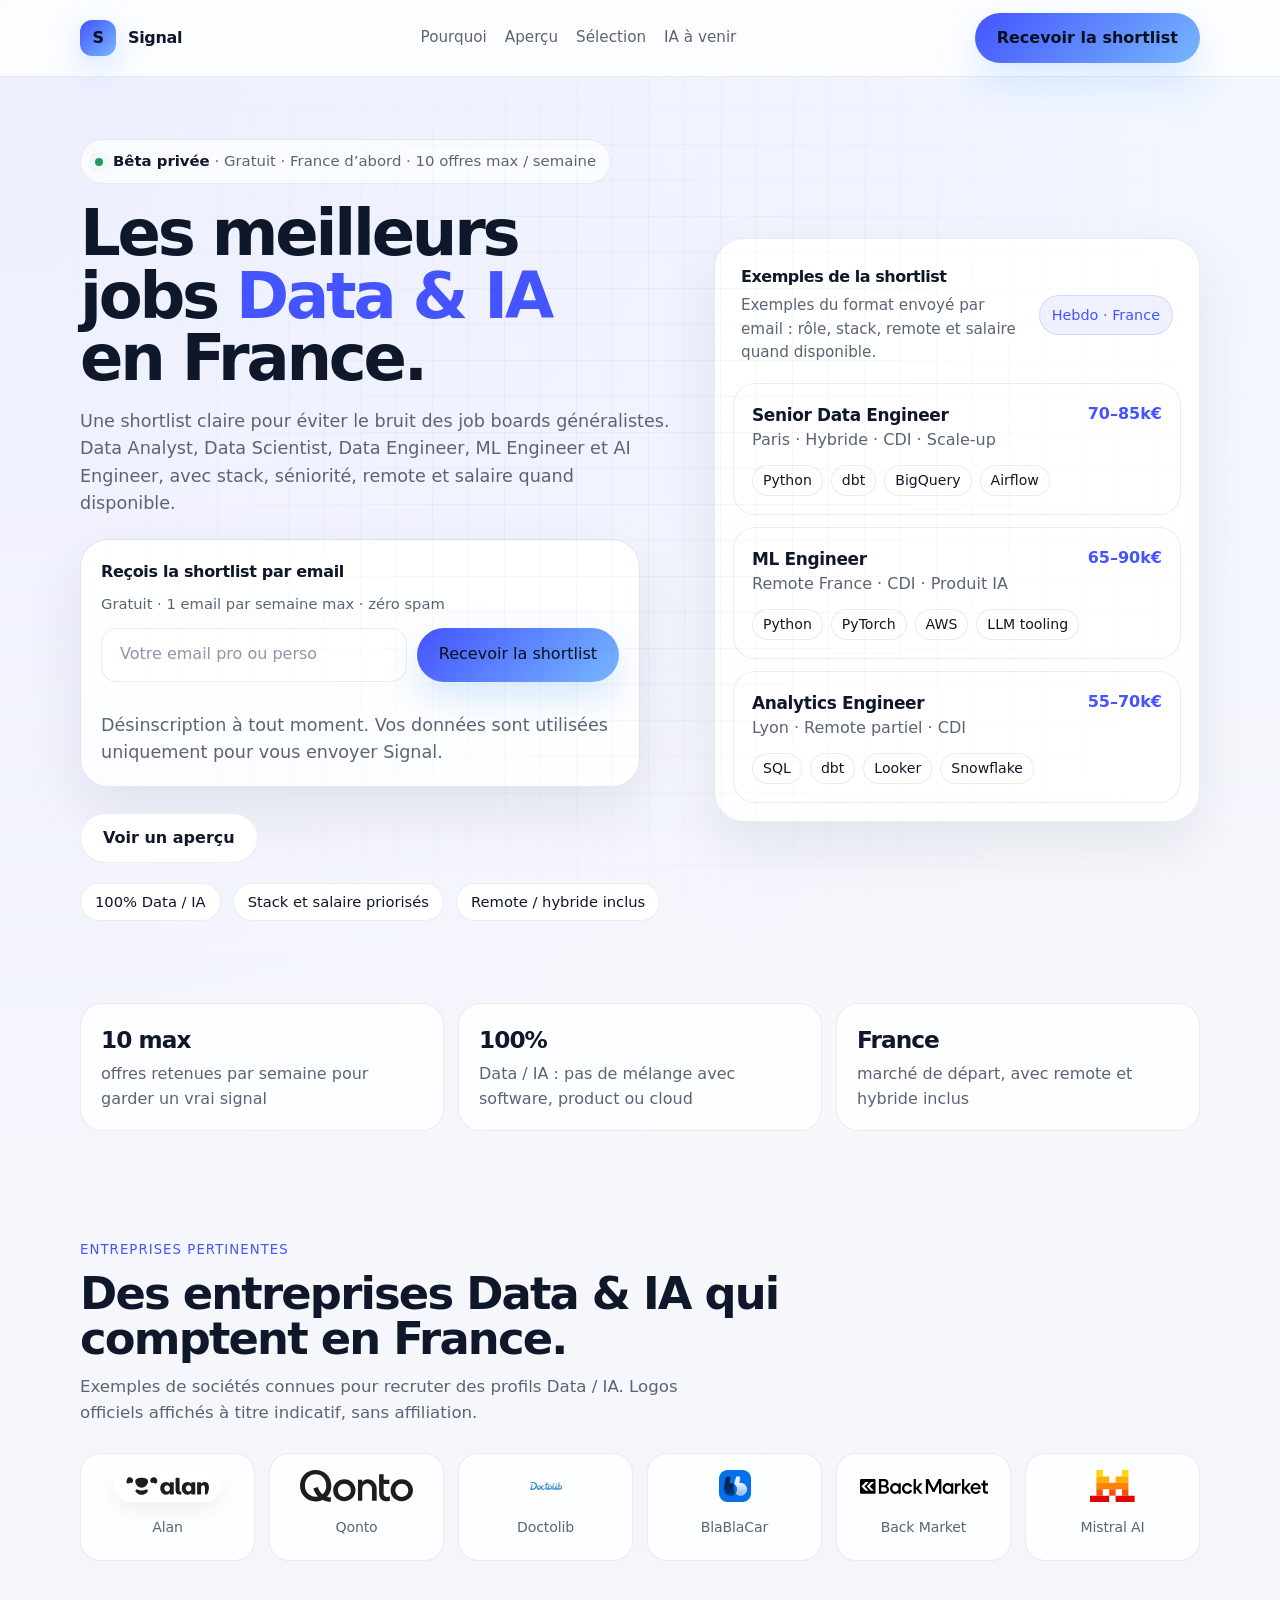
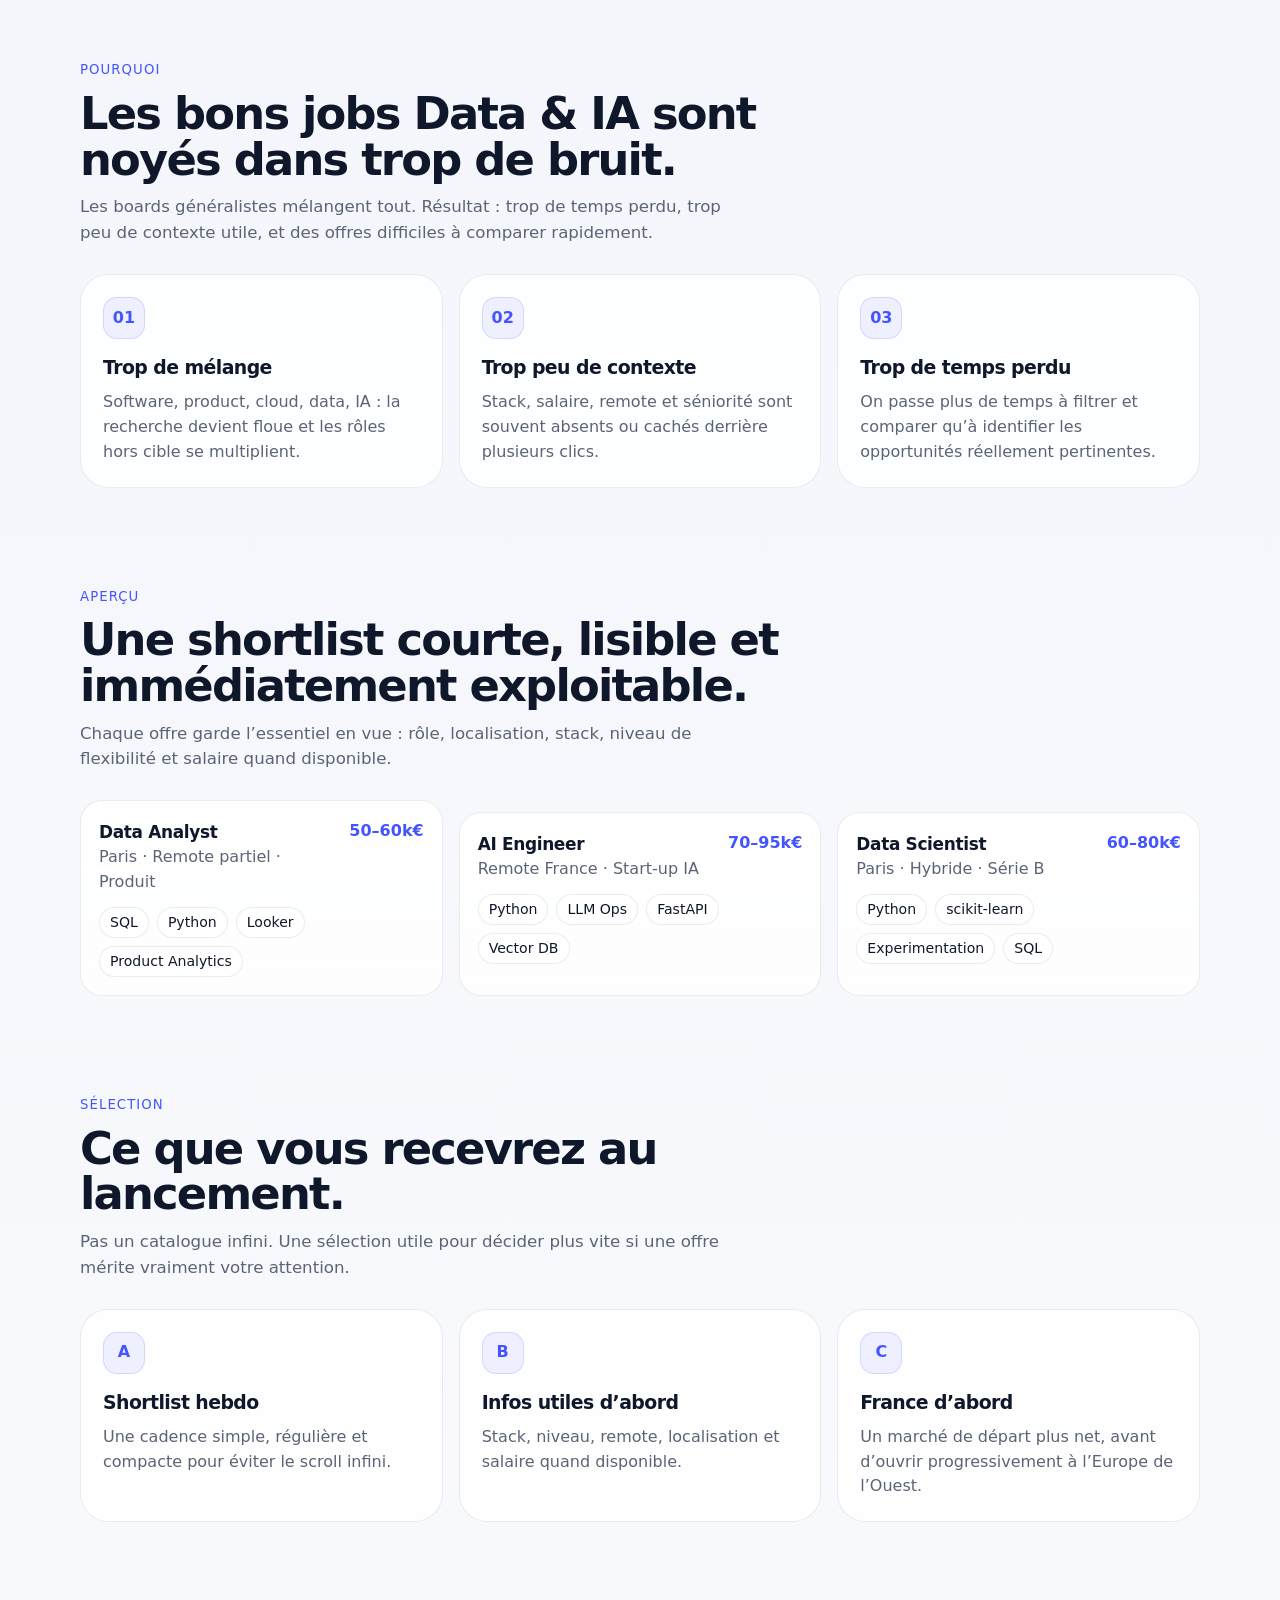
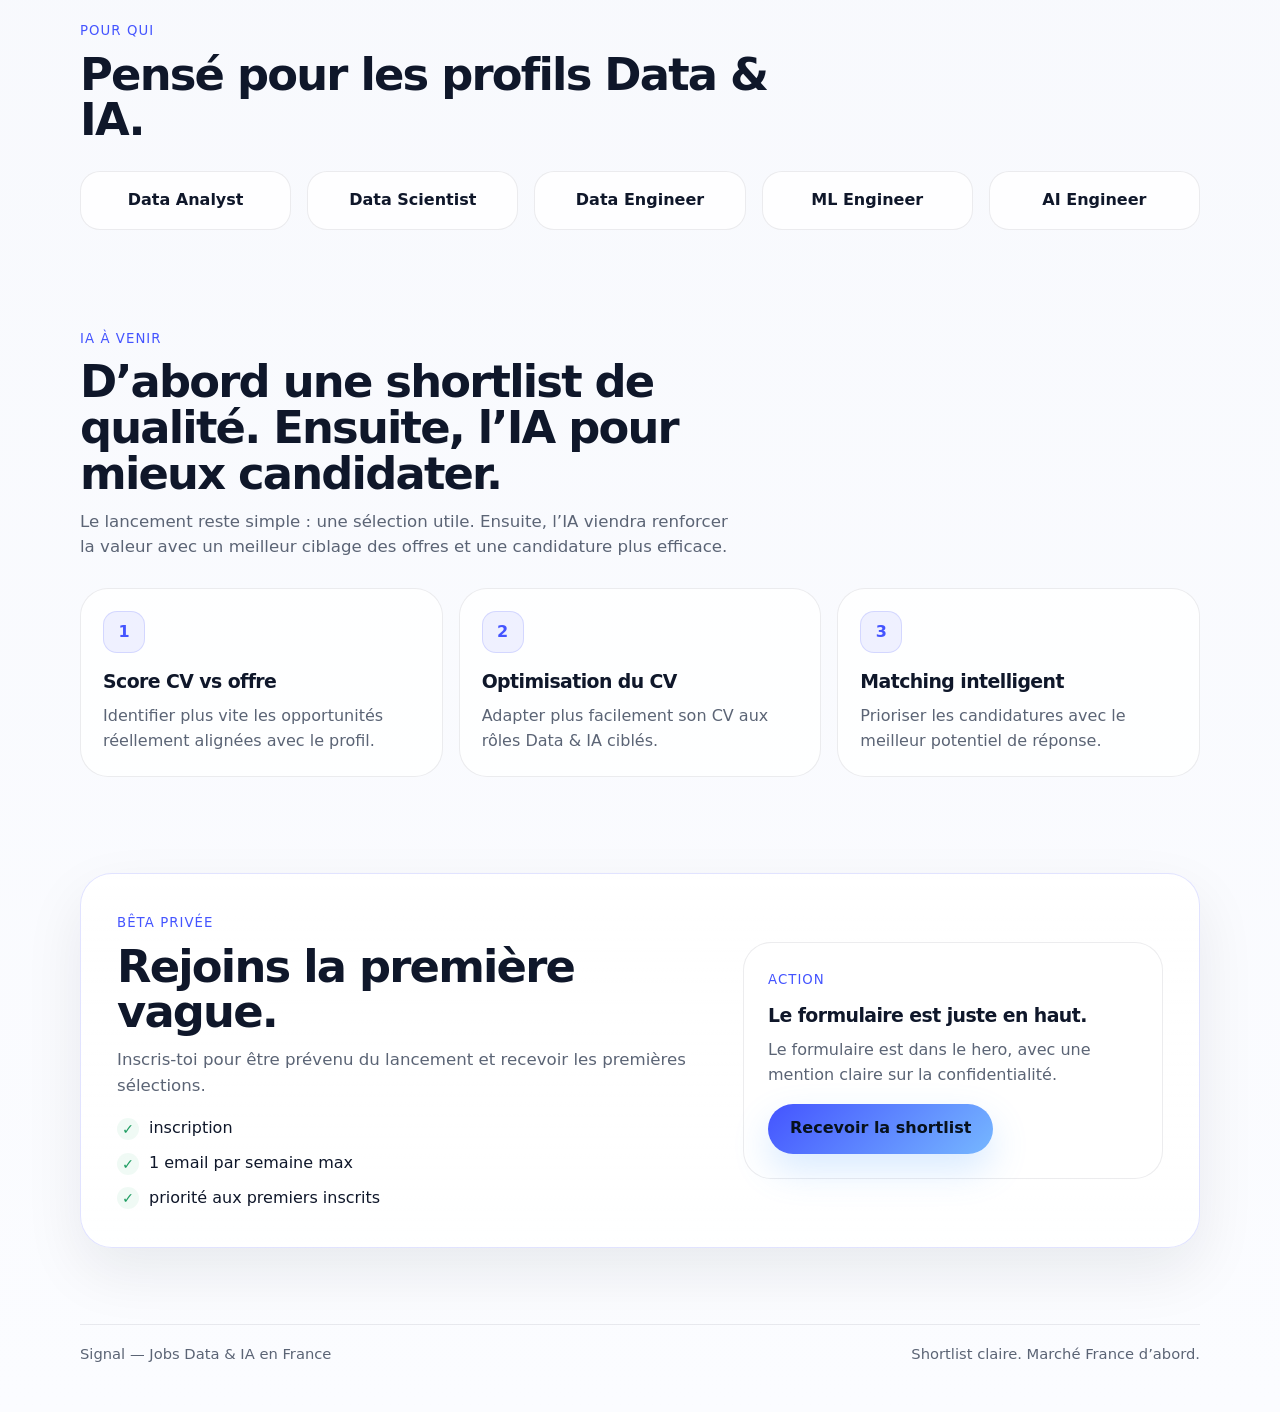
==== commit 57d3ee83: "Fix company logos and landing copy" ====
--- a/index.html
+++ b/index.html
@@ -504,13 +504,21 @@
     min-height: 108px;
   }
 
-  .company-card img {
+  .company-card img,
+  .company-card .company-logo {
     display: block;
     height: 32px;
     width: auto;
     max-width: 128px;
     object-fit: contain;
     filter: none;
+  }
+
+  .company-logo--alan {
+    padding: 6px 12px;
+    border-radius: 999px;
+    background: rgba(255, 255, 255, 0.98);
+    box-shadow: 0 8px 20px rgba(15, 23, 42, 0.06);
   }
 
   .company-card span {
@@ -847,27 +855,27 @@
         </div>
         <div class="company-grid" aria-label="Exemples d'entreprises pertinentes">
           <div class="company-card">
-            <img src="assets/company-logos/alan.png" alt="Alan" loading="lazy" decoding="async" />
+            <img class="company-logo company-logo--alan" src="assets/company-logos/alan.svg" alt="Alan" loading="lazy" decoding="async" />
             <span>Alan</span>
           </div>
           <div class="company-card">
-            <img src="assets/company-logos/qonto.svg" alt="Qonto" loading="lazy" decoding="async" />
+            <img class="company-logo" src="assets/company-logos/qonto.svg" alt="Qonto" loading="lazy" decoding="async" />
             <span>Qonto</span>
           </div>
           <div class="company-card">
-            <img src="assets/company-logos/doctolib.png" alt="Doctolib" loading="lazy" decoding="async" />
+            <img class="company-logo" src="assets/company-logos/doctolib.png" alt="Doctolib" loading="lazy" decoding="async" />
             <span>Doctolib</span>
           </div>
           <div class="company-card">
-            <img src="assets/company-logos/blablacar.png" alt="BlaBlaCar" loading="lazy" decoding="async" />
+            <img class="company-logo" src="assets/company-logos/blablacar.png" alt="BlaBlaCar" loading="lazy" decoding="async" />
             <span>BlaBlaCar</span>
           </div>
           <div class="company-card">
-            <img src="assets/company-logos/backmarket.svg" alt="Back Market" loading="lazy" decoding="async" />
+            <img class="company-logo" src="assets/company-logos/backmarket.svg" alt="Back Market" loading="lazy" decoding="async" />
             <span>Back Market</span>
           </div>
           <div class="company-card">
-            <img src="assets/company-logos/mistral.svg" alt="Mistral AI" loading="lazy" decoding="async" />
+            <img class="company-logo" src="assets/company-logos/mistral.svg" alt="Mistral AI" loading="lazy" decoding="async" />
             <span>Mistral AI</span>
           </div>
         </div>
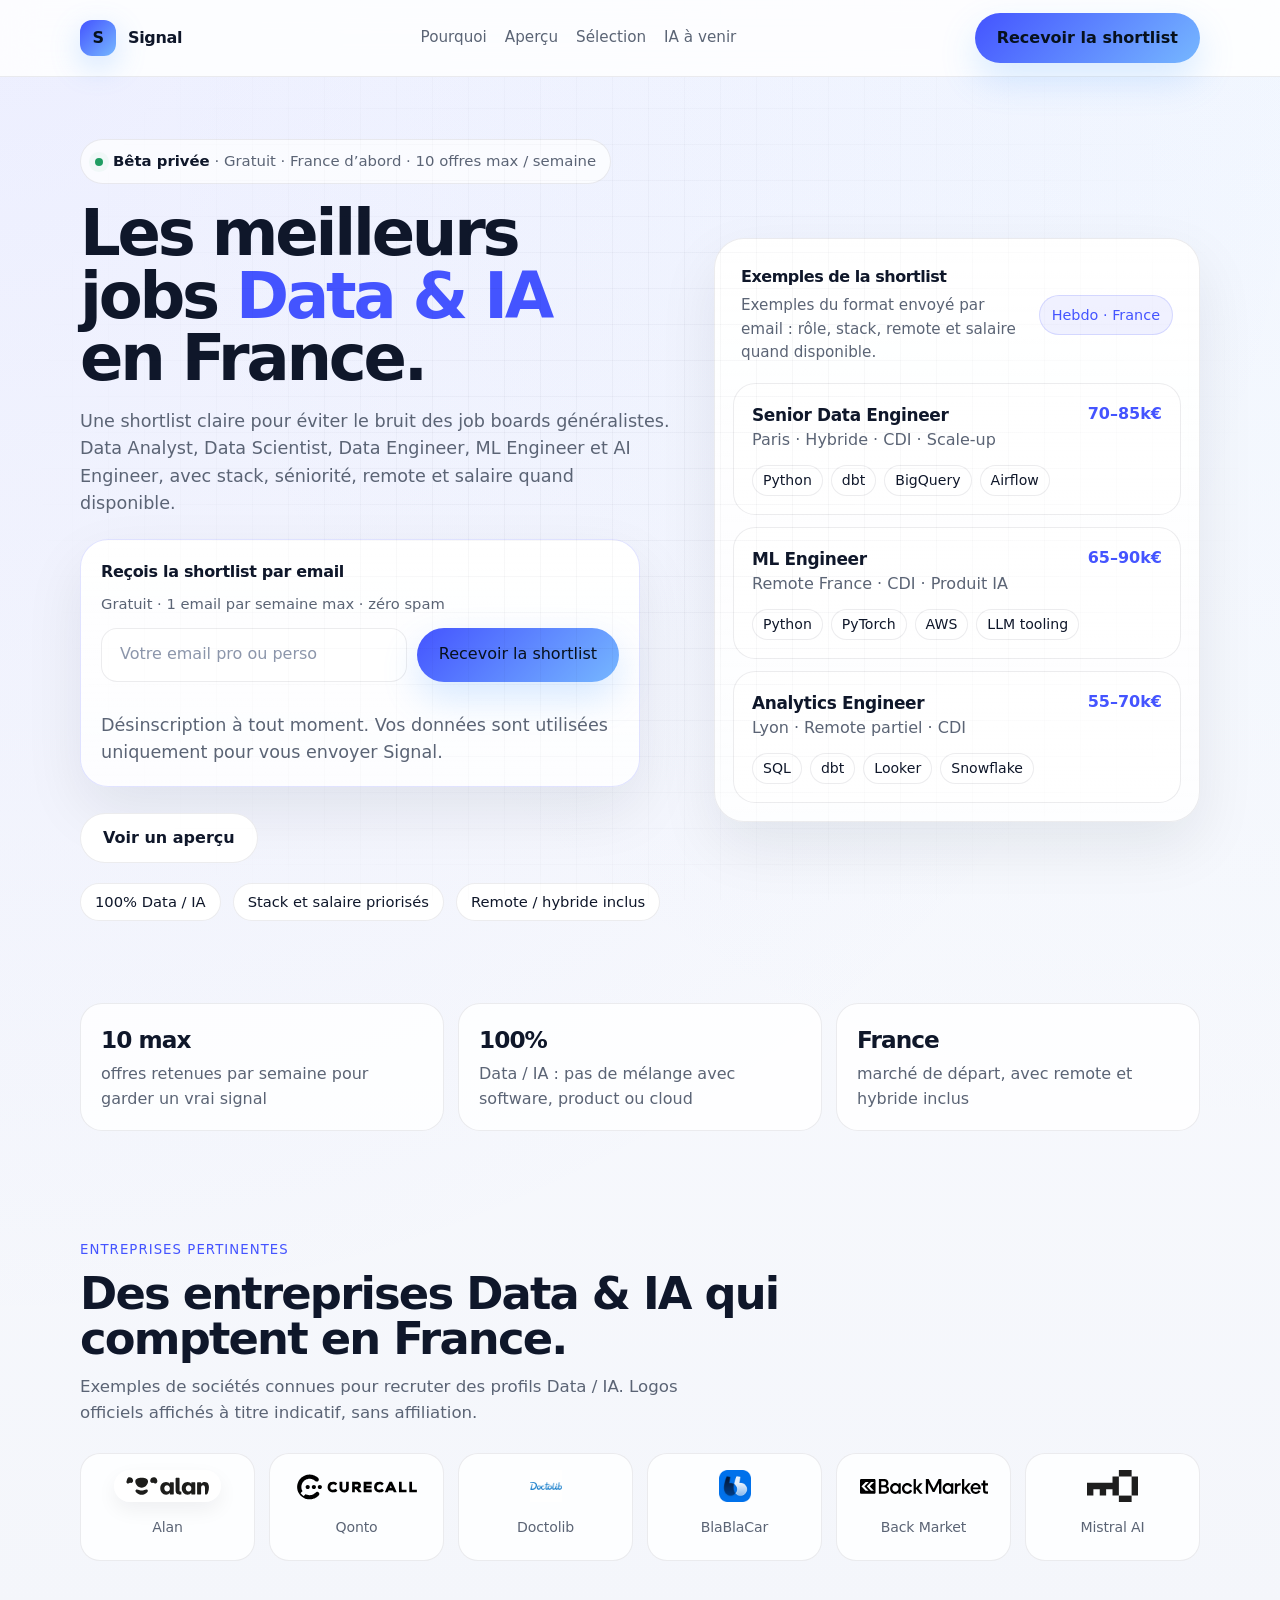
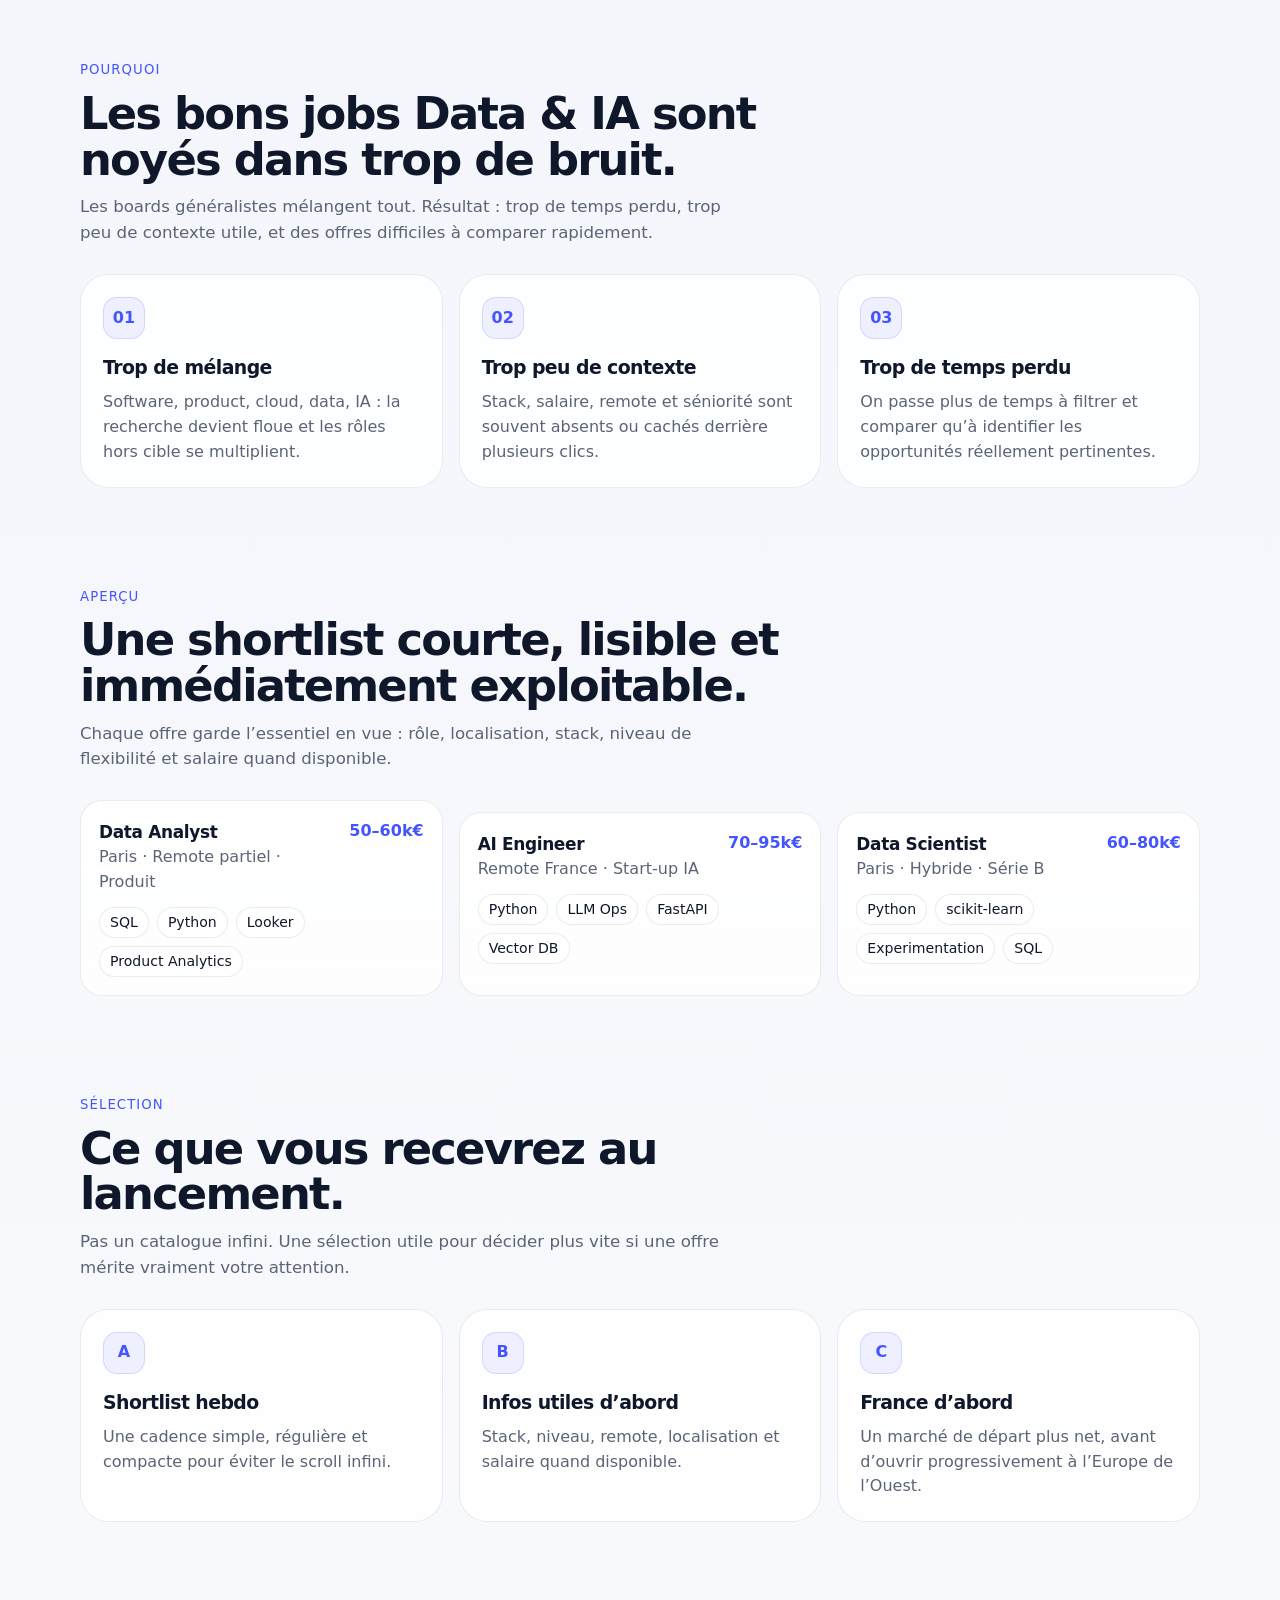
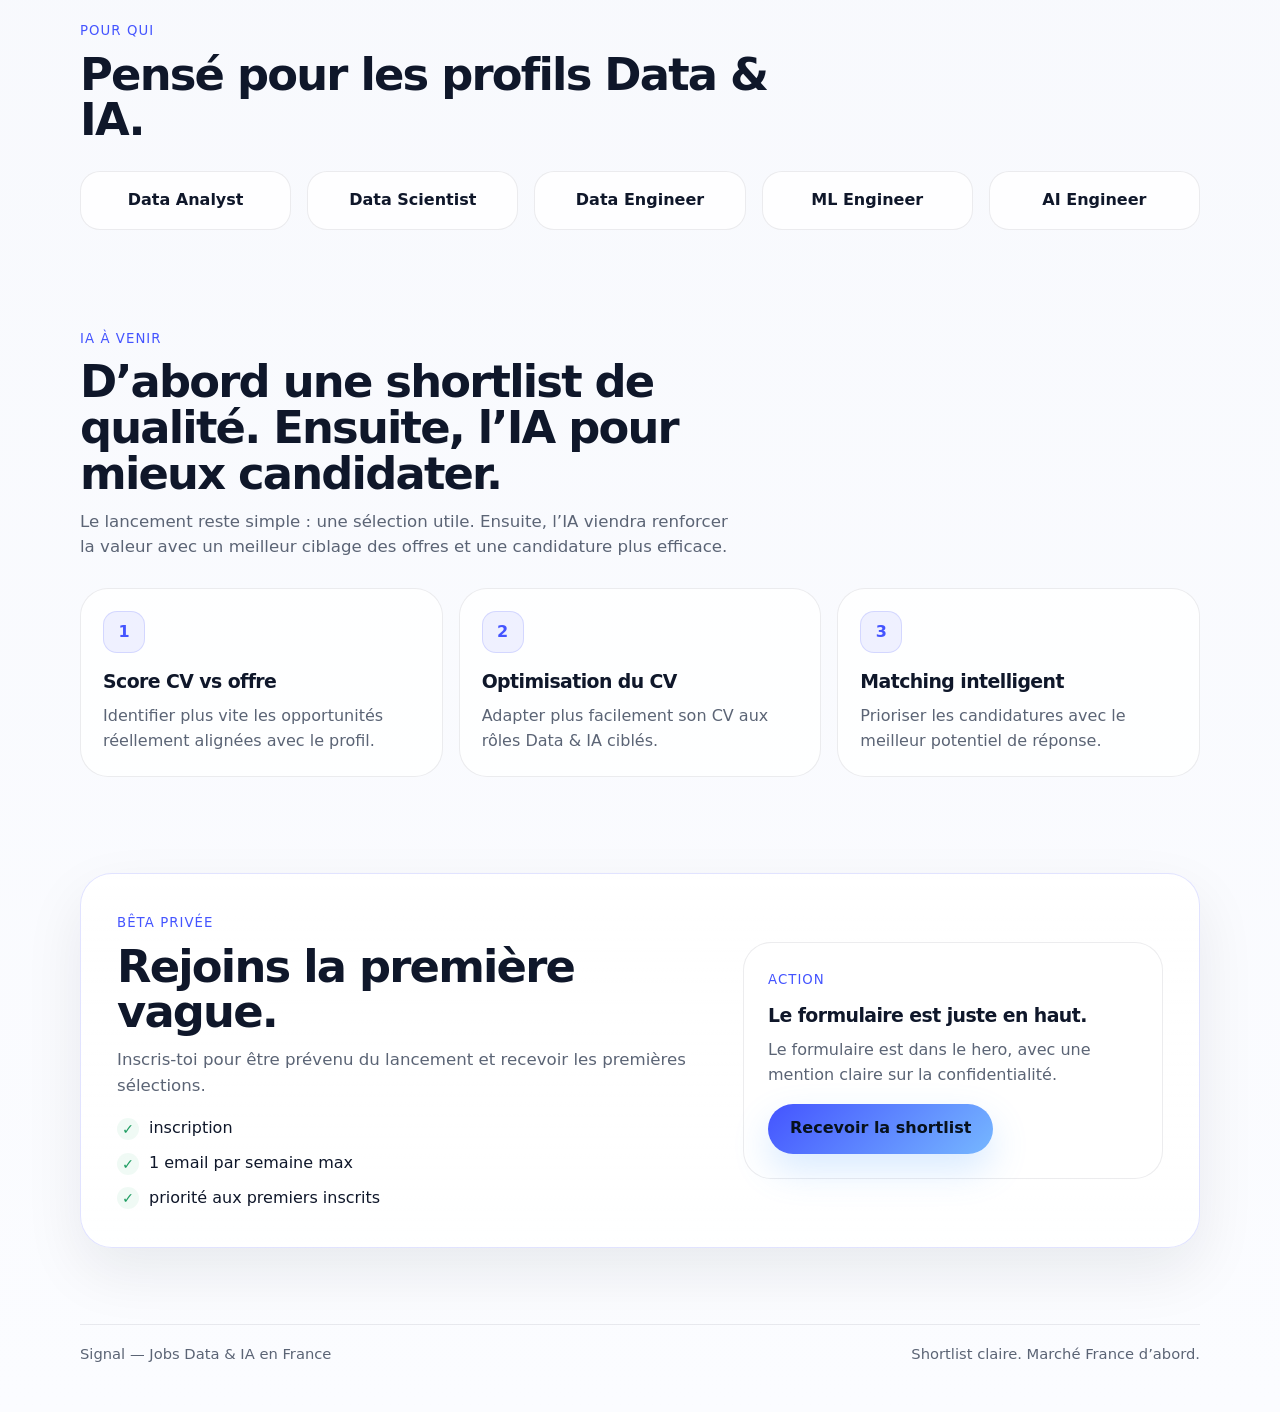
==== commit 380a5791: "Fix Qonto and Mistral logos" ====
--- a/index.html
+++ b/index.html
@@ -519,6 +519,16 @@
     border-radius: 999px;
     background: rgba(255, 255, 255, 0.98);
     box-shadow: 0 8px 20px rgba(15, 23, 42, 0.06);
+  }
+
+  .company-logo--qonto {
+    height: 28px;
+    max-width: 150px;
+  }
+
+  .company-logo--mistral {
+    height: 28px;
+    max-width: 72px;
   }
 
   .company-card span {
@@ -859,7 +869,7 @@
             <span>Alan</span>
           </div>
           <div class="company-card">
-            <img class="company-logo" src="assets/company-logos/qonto.svg" alt="Qonto" loading="lazy" decoding="async" />
+            <img class="company-logo company-logo--qonto" src="assets/company-logos/qonto-wordmark.svg" alt="Qonto" loading="lazy" decoding="async" />
             <span>Qonto</span>
           </div>
           <div class="company-card">
@@ -875,7 +885,7 @@
             <span>Back Market</span>
           </div>
           <div class="company-card">
-            <img class="company-logo" src="assets/company-logos/mistral.svg" alt="Mistral AI" loading="lazy" decoding="async" />
+            <img class="company-logo company-logo--mistral" src="assets/company-logos/mistral-mark.svg" alt="Mistral AI" loading="lazy" decoding="async" />
             <span>Mistral AI</span>
           </div>
         </div>
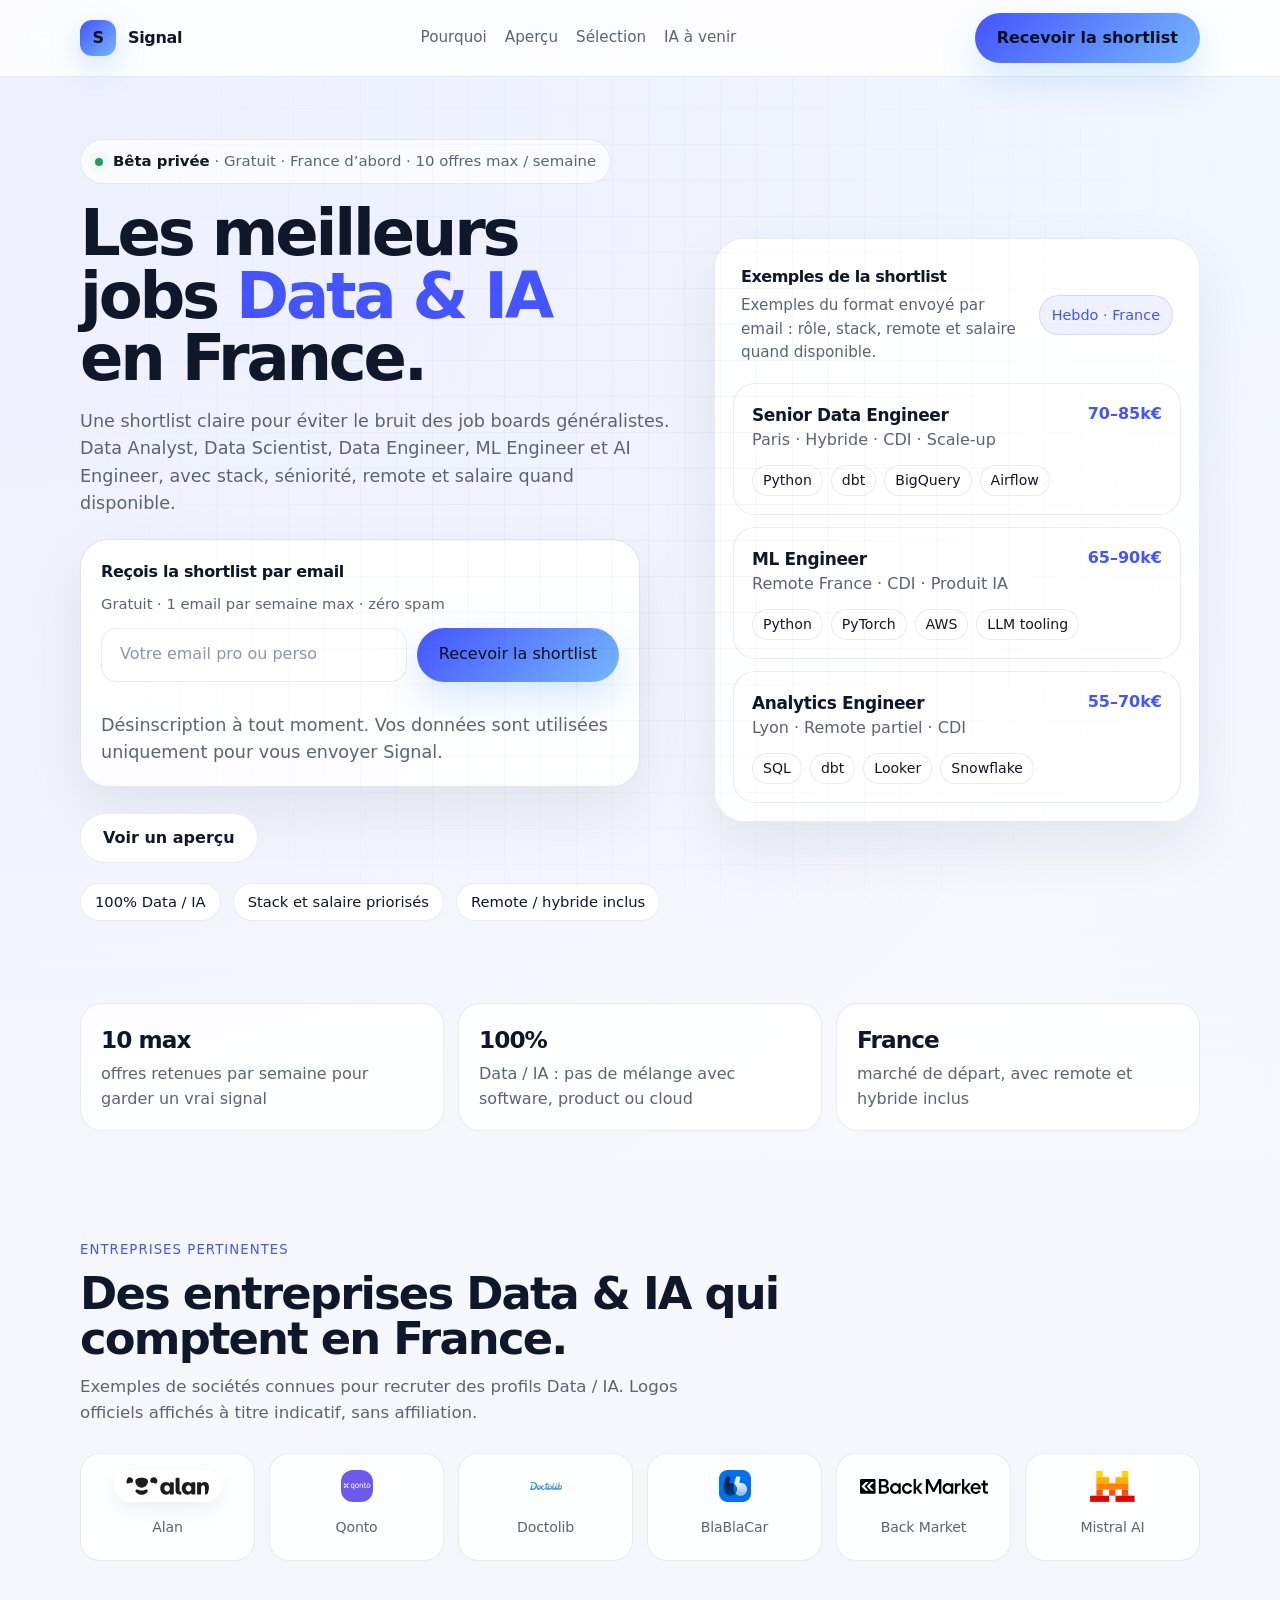
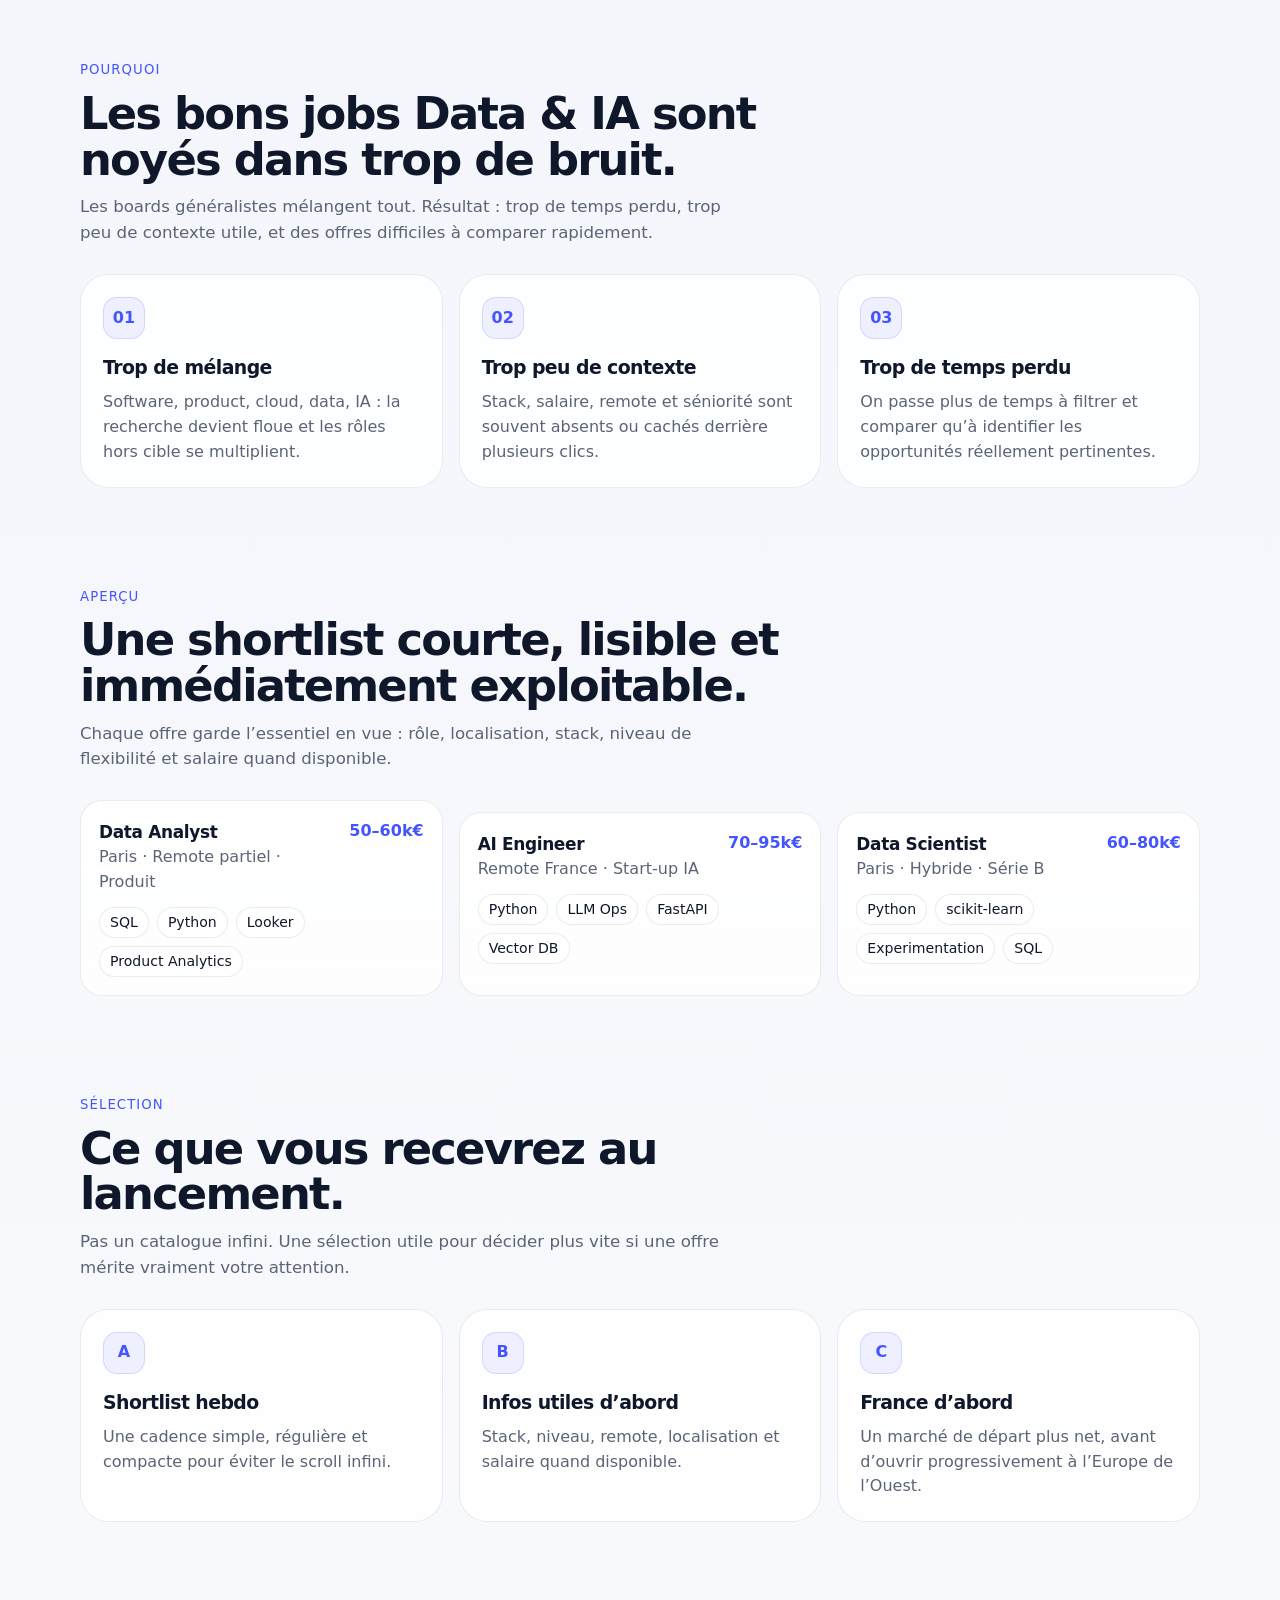
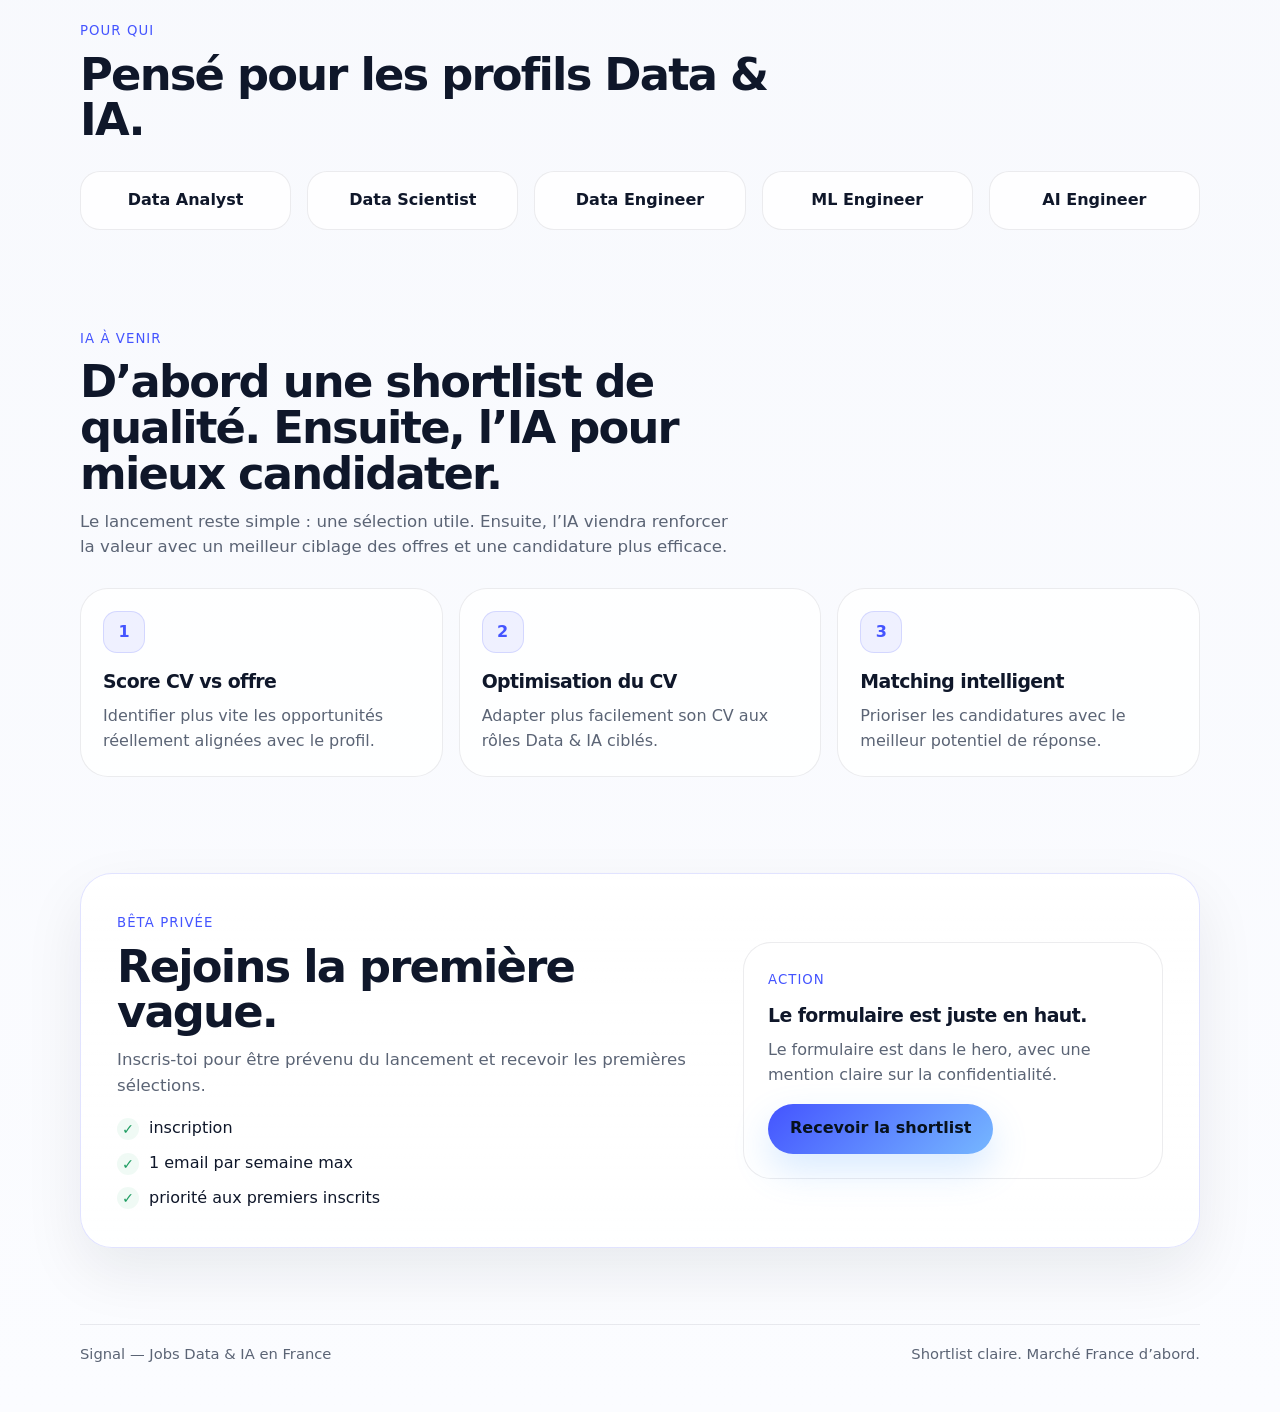
==== commit 806939ef: "Use updated Qonto and Mistral brand assets" ====
--- a/index.html
+++ b/index.html
@@ -522,12 +522,13 @@
   }
 
   .company-logo--qonto {
-    height: 28px;
-    max-width: 150px;
+    height: 44px;
+    max-width: 96px;
+    border-radius: 12px;
   }
 
   .company-logo--mistral {
-    height: 28px;
+    height: 32px;
     max-width: 72px;
   }
 
@@ -869,7 +870,7 @@
             <span>Alan</span>
           </div>
           <div class="company-card">
-            <img class="company-logo company-logo--qonto" src="assets/company-logos/qonto-wordmark.svg" alt="Qonto" loading="lazy" decoding="async" />
+            <img class="company-logo company-logo--qonto" src="assets/company-logos/qonto-commons.png" alt="Qonto" loading="lazy" decoding="async" />
             <span>Qonto</span>
           </div>
           <div class="company-card">
@@ -885,7 +886,7 @@
             <span>Back Market</span>
           </div>
           <div class="company-card">
-            <img class="company-logo company-logo--mistral" src="assets/company-logos/mistral-mark.svg" alt="Mistral AI" loading="lazy" decoding="async" />
+            <img class="company-logo company-logo--mistral" src="assets/company-logos/mistral-wikimedia.svg" alt="Mistral AI" loading="lazy" decoding="async" />
             <span>Mistral AI</span>
           </div>
         </div>
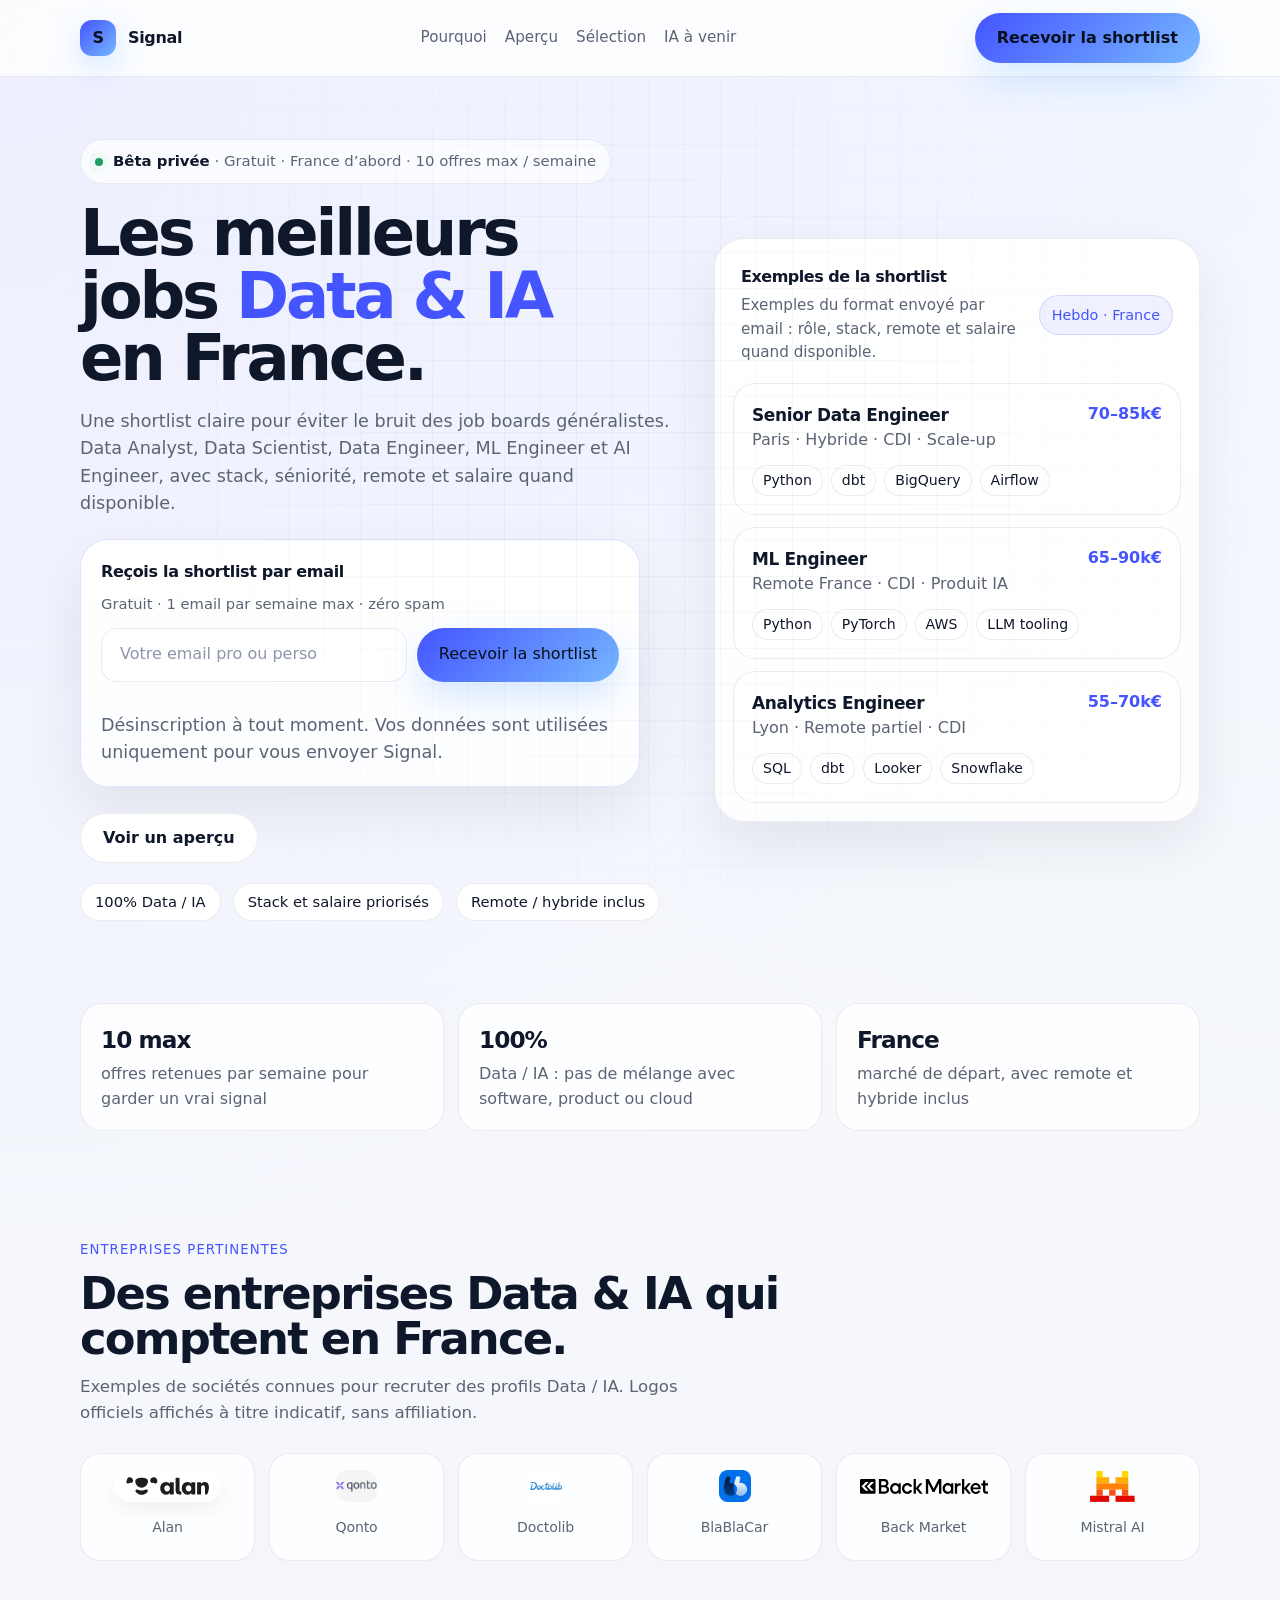
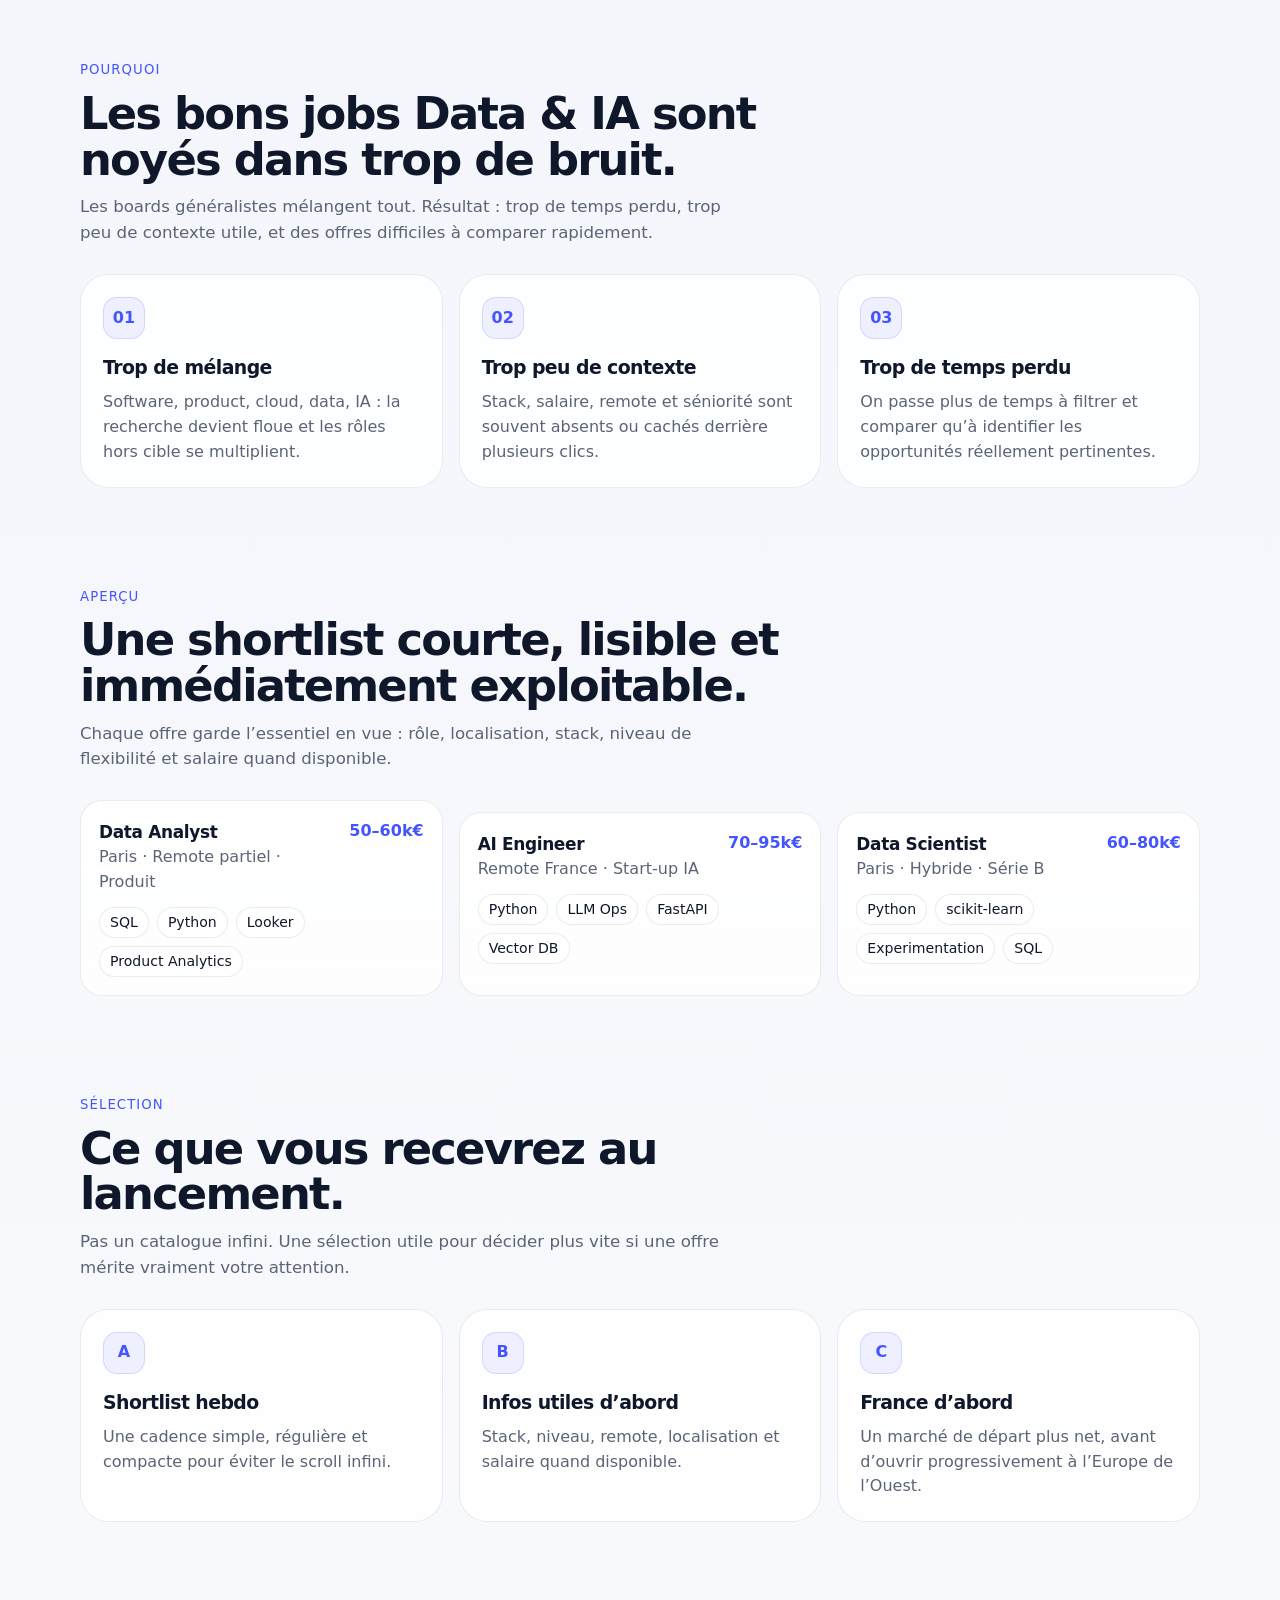
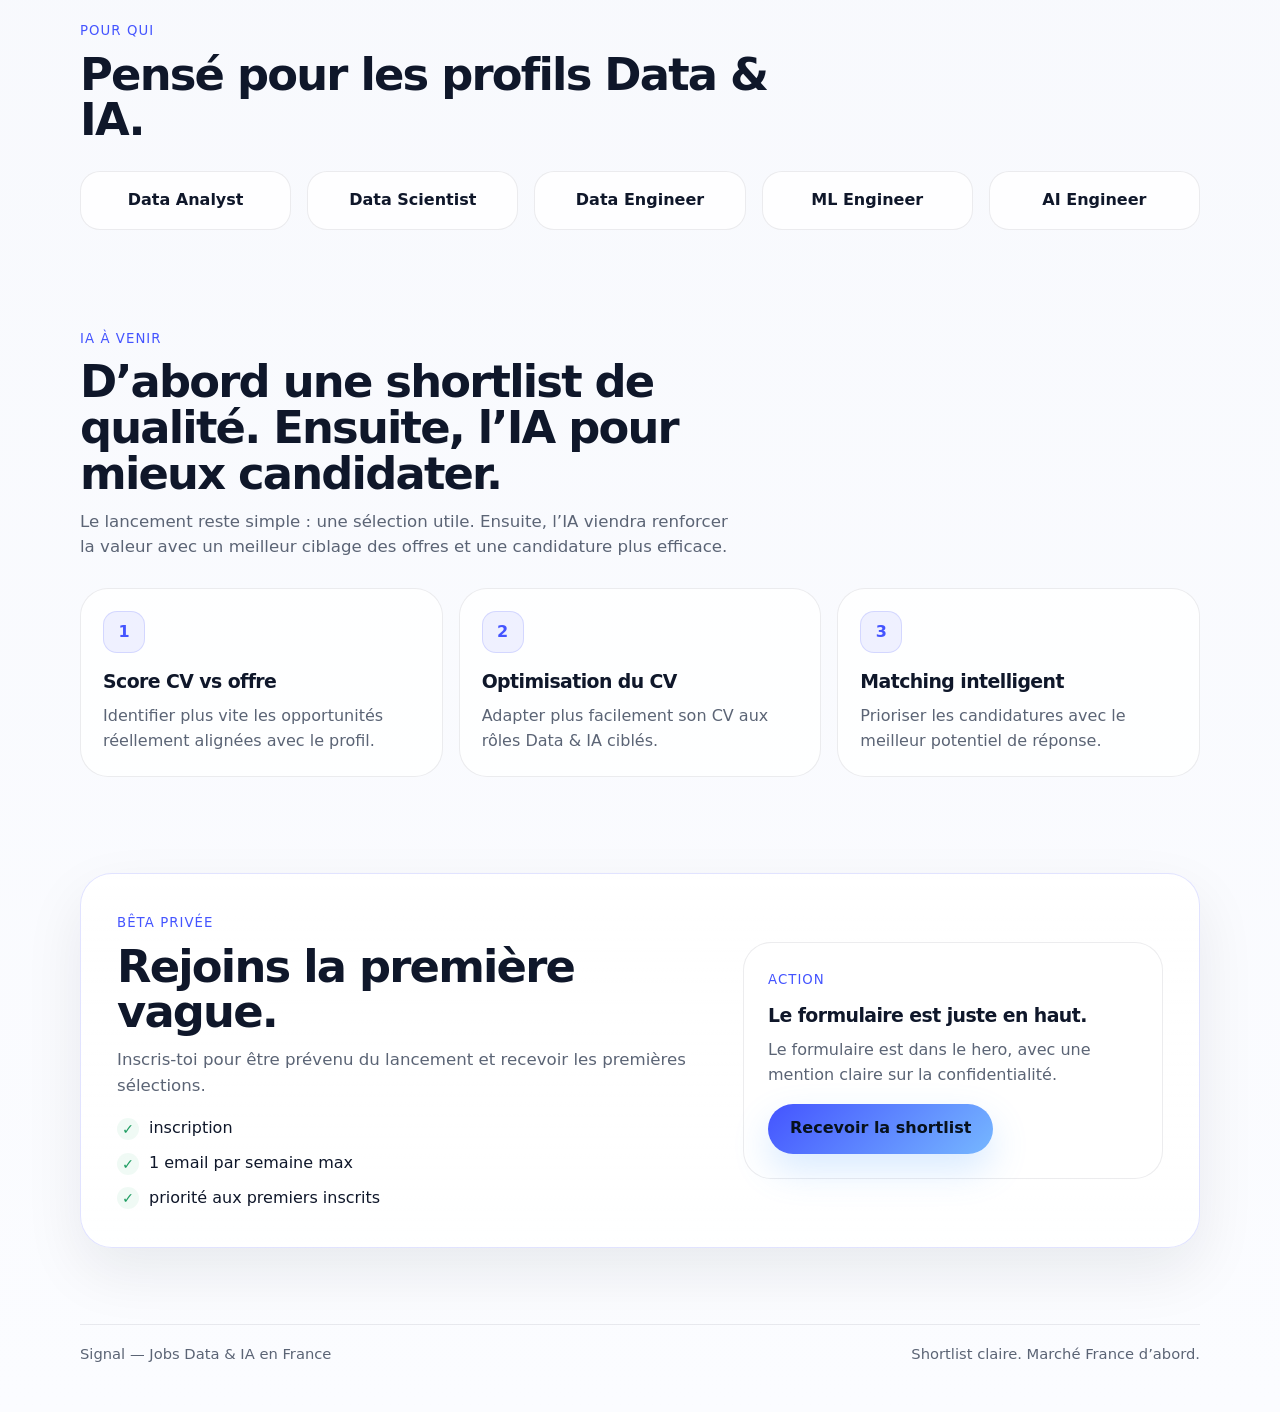
==== commit f5642d8e: "Use provided Qonto logo reference" ====
--- a/index.html
+++ b/index.html
@@ -870,7 +870,7 @@
             <span>Alan</span>
           </div>
           <div class="company-card">
-            <img class="company-logo company-logo--qonto" src="assets/company-logos/qonto-commons.png" alt="Qonto" loading="lazy" decoding="async" />
+            <img class="company-logo company-logo--qonto" src="assets/company-logos/qonto-favpng.jpg" alt="Qonto" loading="lazy" decoding="async" />
             <span>Qonto</span>
           </div>
           <div class="company-card">
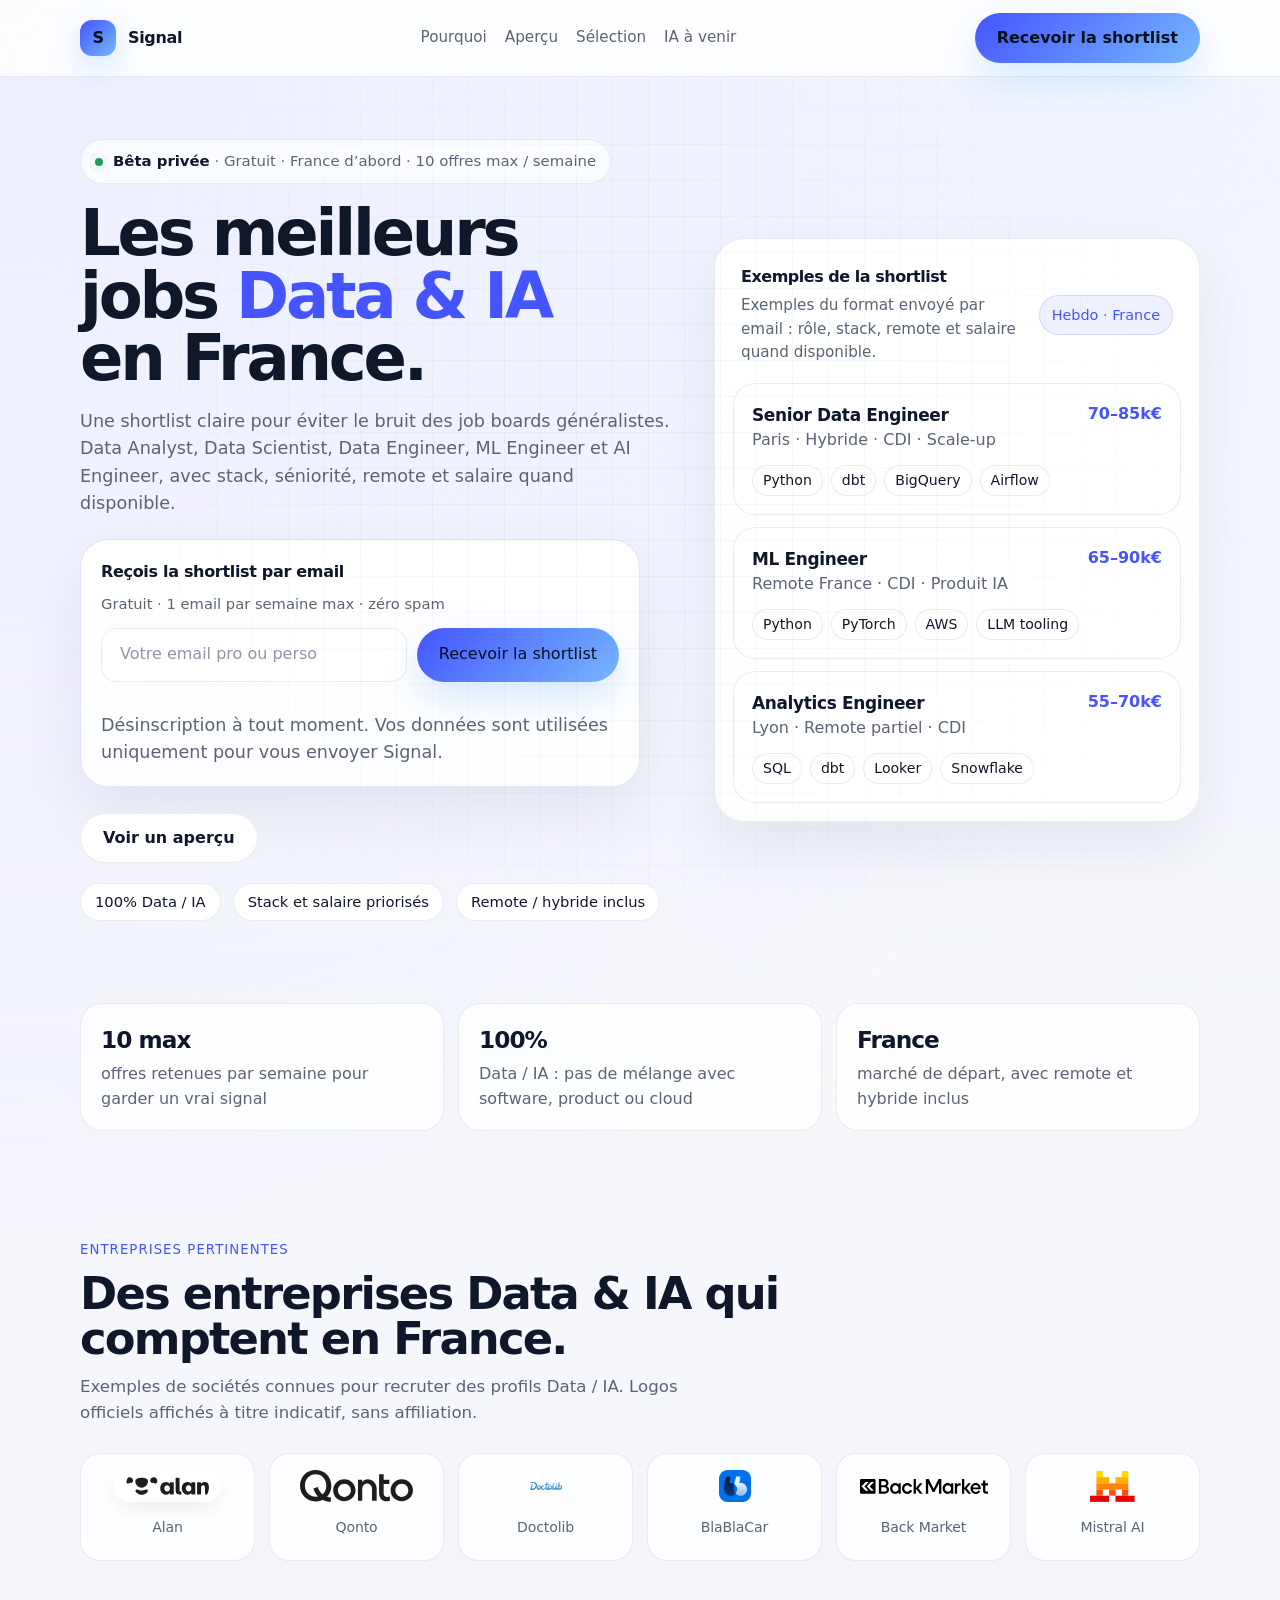
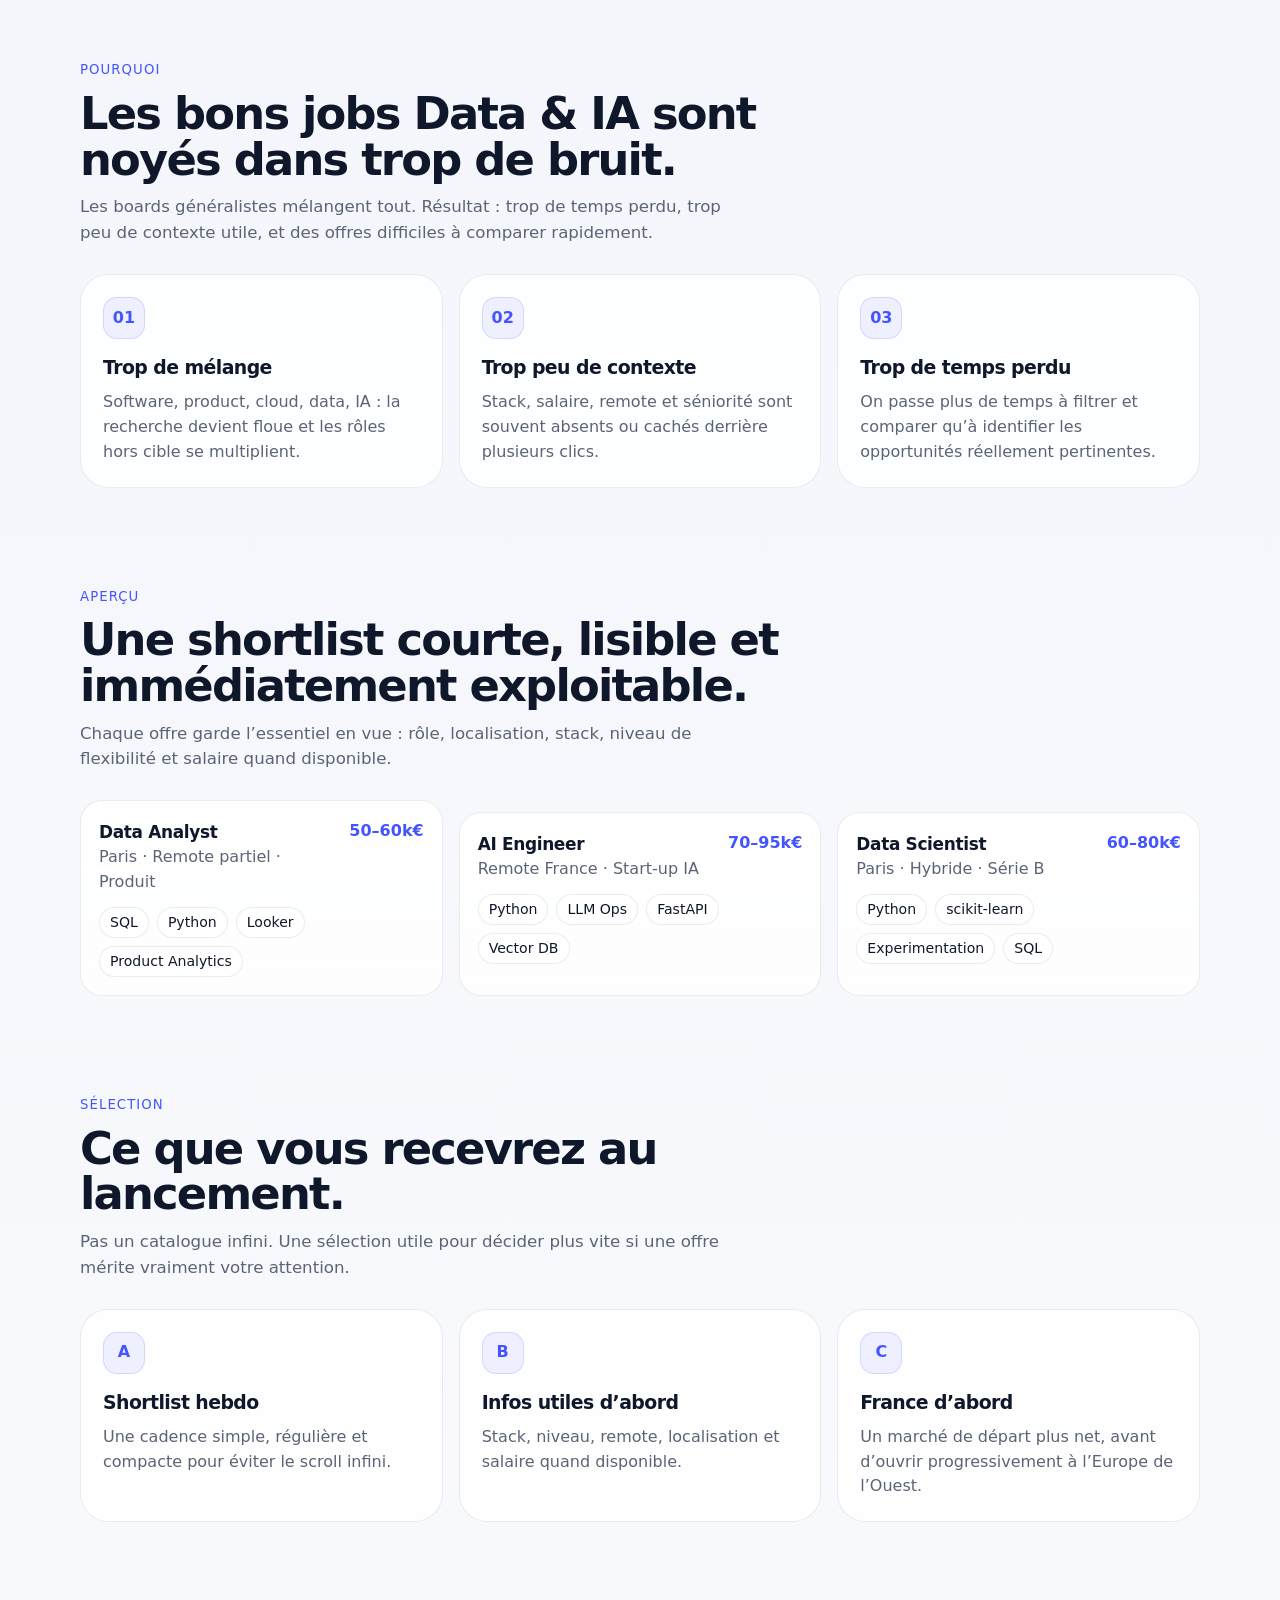
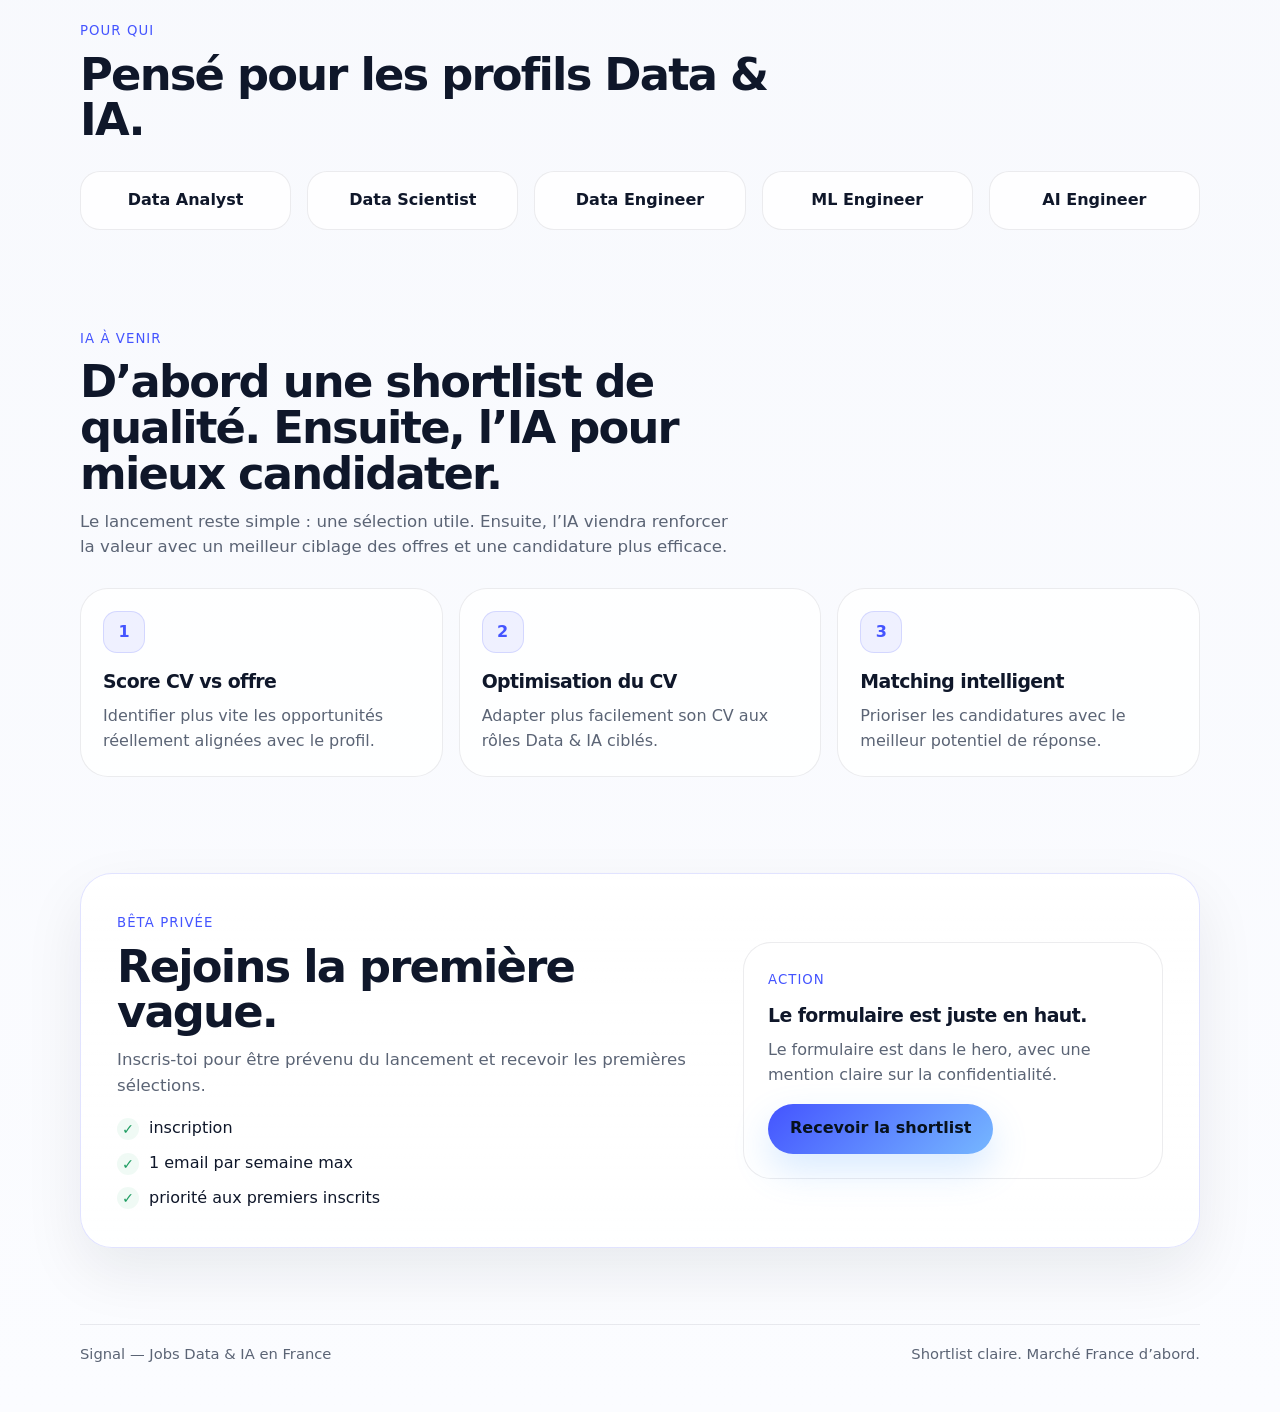
==== commit bed1b284: "Use clean official Qonto logo" ====
--- a/index.html
+++ b/index.html
@@ -522,9 +522,8 @@
   }
 
   .company-logo--qonto {
-    height: 44px;
-    max-width: 96px;
-    border-radius: 12px;
+    height: 24px;
+    max-width: 85px;
   }
 
   .company-logo--mistral {
@@ -870,7 +869,7 @@
             <span>Alan</span>
           </div>
           <div class="company-card">
-            <img class="company-logo company-logo--qonto" src="assets/company-logos/qonto-favpng.jpg" alt="Qonto" loading="lazy" decoding="async" />
+            <img class="company-logo company-logo--qonto" src="assets/company-logos/qonto-official.svg" alt="Qonto" loading="lazy" decoding="async" />
             <span>Qonto</span>
           </div>
           <div class="company-card">
